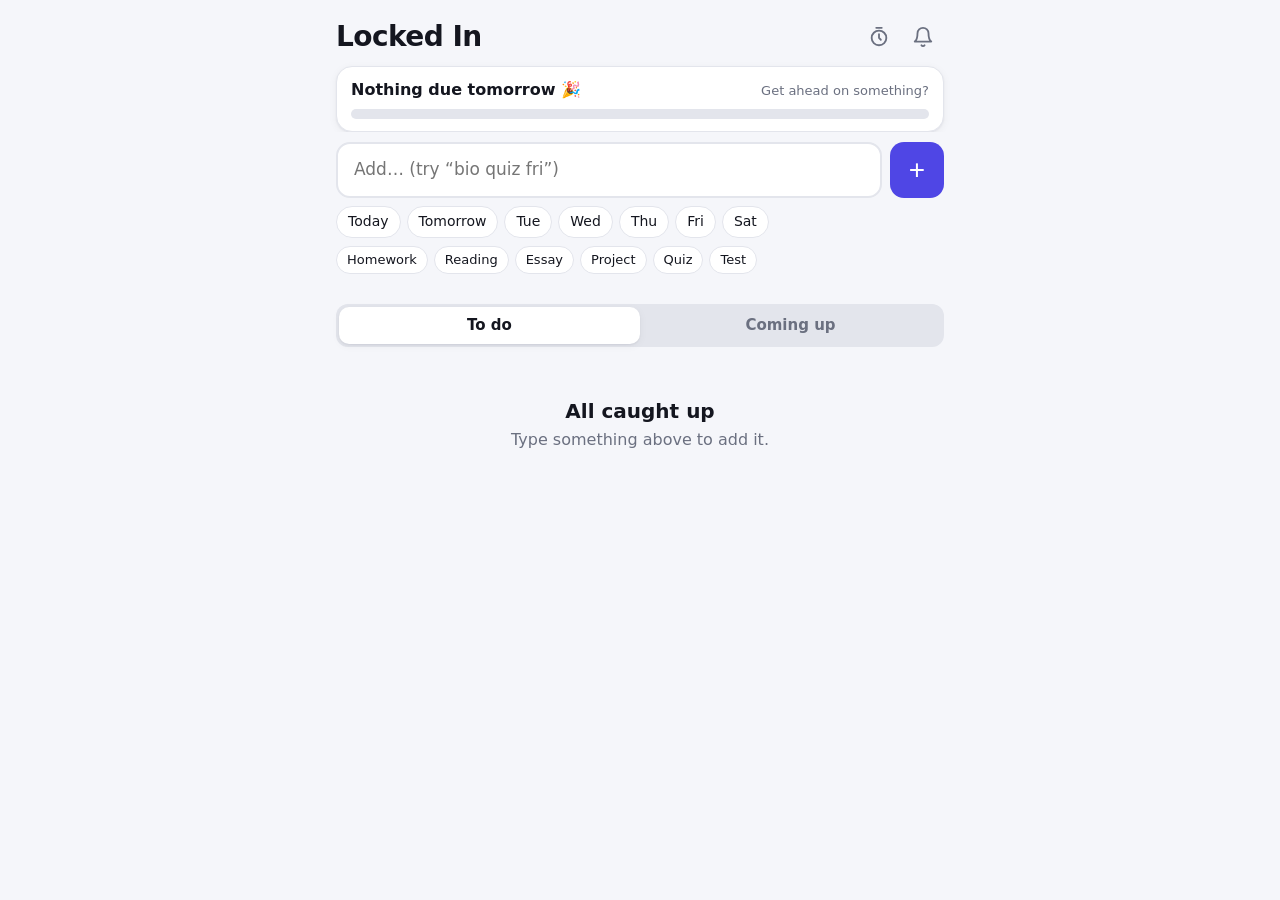
==== www/index.html @ bd21442b "Android back gesture closes windows, returns to To do, then leaves the app Co-Authored-By: Claude Op" ====
<!doctype html>
<html lang="en">
<head>
<meta charset="utf-8">
<meta name="viewport" content="width=device-width, initial-scale=1, viewport-fit=cover">
<title>Locked In</title>
<meta name="description" content="A fast homework list with priorities, reminders, a focus timer and time predictions.">
<meta name="theme-color" content="#4f46e5">
<link rel="manifest" href="manifest.webmanifest">
<link rel="icon" href="icon-192.png" type="image/png">
<link rel="apple-touch-icon" href="icon-192.png">
<style>
:root{
  --bg:#f5f6fa; --card:#ffffff; --text:#14161f; --muted:#6b7080; --line:#e3e5ec;
  --accent:#4f46e5; --accent-soft:#eceafe; --late:#dc2626; --late-soft:#fde8e8;
  --soon:#c2410c; --soon-soft:#ffedd5; --ok:#16a34a; --ok-soft:#dcfce7;
  --test:#be185d; --test-soft:#fce7f3; --quiz:#7c3aed; --quiz-soft:#f1e8ff; --proj:#0369a1; --proj-soft:#e0f2fe;
  --shadow:0 1px 2px rgba(20,22,31,.06),0 2px 8px rgba(20,22,31,.05); --lift:0 10px 30px rgba(20,22,31,.18);
  color-scheme:light;
}
@media (prefers-color-scheme:dark){
  :root{
    --bg:#0f1117; --card:#1a1d27; --text:#eef0f6; --muted:#9097a8; --line:#2a2e3b;
    --accent:#8b85ff; --accent-soft:#25234a; --late:#f87171; --late-soft:#3a1d22;
    --soon:#fb923c; --soon-soft:#3a2617; --ok:#4ade80; --ok-soft:#14301f;
    --test:#f472b6; --test-soft:#3a1a2c; --quiz:#c4b5fd; --quiz-soft:#2c2145; --proj:#7dd3fc; --proj-soft:#132c3b;
    --shadow:none; --lift:0 10px 30px rgba(0,0,0,.5);
    color-scheme:dark;
  }
}
*{box-sizing:border-box;-webkit-tap-highlight-color:transparent}
html,body{margin:0}
body{background:var(--bg);color:var(--text);font:16px/1.4 system-ui,-apple-system,"Segoe UI",Roboto,sans-serif;
  min-height:100dvh;padding:env(safe-area-inset-top) 0 calc(env(safe-area-inset-bottom) + 24px)}
body.timing{padding-bottom:calc(env(safe-area-inset-bottom) + 130px)}
.wrap{max-width:640px;margin:0 auto;padding:0 16px}
header{display:flex;align-items:center;justify-content:space-between;padding:16px 0 8px}
h1{font-size:28px;margin:0;letter-spacing:-.02em}
.hright{display:flex;align-items:center;gap:2px}
.iconbtn{border:0;background:none;color:var(--muted);width:42px;height:42px;border-radius:12px;display:grid;place-items:center;cursor:pointer}
.iconbtn:hover{background:var(--card)}

/* progress */
.progress{background:var(--card);border:1px solid var(--line);border-radius:16px;padding:12px 14px;box-shadow:var(--shadow)}
.ptop{display:flex;justify-content:space-between;align-items:baseline;gap:8px}
.ptop b{font-size:16px;white-space:nowrap}
.ptop span{color:var(--muted);font-size:13px;text-align:right}
.bar{height:10px;border-radius:99px;background:var(--line);margin-top:8px;overflow:hidden}
.bar i{display:block;height:100%;width:0;background:var(--ok);border-radius:99px;transition:width .4s}

/* catch-up */
[hidden]{display:none!important}
.catchup{margin-top:10px;background:var(--late-soft);color:var(--text);border-radius:16px;padding:12px 14px;display:flex;gap:10px;align-items:center}
.catchup .ct{flex:1;min-width:0}
.catchup b{color:var(--late)}
.catchup small{display:block;color:var(--muted);font-size:13px;overflow:hidden;text-overflow:ellipsis;white-space:nowrap}
.catchup button{flex:none;border:0;background:var(--late);color:#fff;font:inherit;font-size:14px;font-weight:600;border-radius:10px;padding:8px 12px;cursor:pointer}

/* add bar */
.add{position:sticky;top:0;z-index:5;background:var(--bg);padding:10px 0 6px}
.add form{display:flex;gap:8px}
.add input{flex:1;min-width:0;font:inherit;font-size:17px;padding:14px 16px;border-radius:14px;border:2px solid var(--line);
  background:var(--card);color:var(--text);outline:none}
.add input:focus{border-color:var(--accent)}
.add form button{flex:none;width:54px;border:0;border-radius:14px;background:var(--accent);color:#fff;font-size:28px;line-height:1;cursor:pointer}
.chips{display:flex;gap:6px;overflow-x:auto;padding:8px 0 0;scrollbar-width:none}
.chips::-webkit-scrollbar{display:none}
.chip{flex:none;border:1.5px solid var(--line);background:var(--card);color:var(--text);border-radius:999px;padding:5px 11px;font:inherit;font-size:14px;cursor:pointer}
.chip[aria-pressed="true"]{background:var(--accent);border-color:var(--accent);color:#fff}
.chips.types .chip{font-size:13px;padding:4px 10px}
.hint{color:var(--muted);font-size:13px;min-height:18px;padding:4px 4px 0}

/* tabs */
.tabs{display:flex;background:var(--line);border-radius:12px;padding:3px;margin:6px 0 10px}
.tabs button{flex:1;border:0;background:none;color:var(--muted);font:inherit;font-size:15px;font-weight:600;padding:8px;border-radius:10px;cursor:pointer}
.tabs button[aria-selected="true"]{background:var(--card);color:var(--text);box-shadow:var(--shadow)}

/* list */
ul{list-style:none;margin:0;padding:0}
#list{display:flex;flex-direction:column;gap:8px}
.item{display:flex;align-items:center;background:var(--card);border-radius:14px;box-shadow:var(--shadow);
  border:1px solid var(--line);min-height:62px;position:relative;transition:opacity .2s, transform .2s}
.item.first{border-left:4px solid var(--accent)}
.item.active{border-color:var(--ok);box-shadow:0 0 0 2px var(--ok)}
.sorting .item{transition:none}
.item.dragging{z-index:10;box-shadow:var(--lift);opacity:.97;transition:none}
.check{flex:none;width:50px;height:56px;border:0;background:none;display:grid;place-items:center;cursor:pointer;padding:0}
.check::before{content:"";width:24px;height:24px;border-radius:50%;border:2.5px solid var(--muted);transition:.15s}
.check:hover::before{border-color:var(--accent)}
.item.completing{opacity:0;transform:translateX(30px)}
.item.completing .check::before,.done .check::before{background:var(--ok);border-color:var(--ok);
  background-image:url("data:image/svg+xml,%3Csvg xmlns='http://www.w3.org/2000/svg' viewBox='0 0 24 24' fill='none' stroke='white' stroke-width='3.5' stroke-linecap='round' stroke-linejoin='round'%3E%3Cpath d='M6 12.5l4 4 8-9'/%3E%3C/svg%3E");background-size:16px;background-position:center;background-repeat:no-repeat}
.body{flex:1;min-width:0;padding:10px 0;cursor:pointer;display:flex;flex-direction:column;gap:4px}
.text{overflow-wrap:anywhere}
.meta{display:flex;flex-wrap:wrap;gap:4px;align-items:center}
.badge{font-size:12px;font-weight:600;padding:2px 8px;border-radius:999px;background:var(--accent-soft);color:var(--accent);white-space:nowrap}
.badge.late{background:var(--late-soft);color:var(--late)}
.badge.soon{background:var(--soon-soft);color:var(--soon)}
.badge.t-test{background:var(--test-soft);color:var(--test)}
.badge.t-quiz{background:var(--quiz-soft);color:var(--quiz)}
.badge.t-project{background:var(--proj-soft);color:var(--proj)}
.badge.t-essay,.badge.t-reading,.badge.t-homework{background:var(--line);color:var(--muted)}
.est{font-size:12px;color:var(--muted);white-space:nowrap}
.play{flex:none;width:44px;height:56px;border:0;background:none;color:var(--accent);display:grid;place-items:center;cursor:pointer;padding:0}
.play span{width:32px;height:32px;border-radius:50%;background:var(--accent-soft);display:grid;place-items:center}
.active .play span{background:var(--ok);color:#fff}
.handle{flex:none;width:44px;align-self:stretch;display:grid;place-items:center;color:var(--muted);cursor:grab;touch-action:none;user-select:none}
.dragging .handle{cursor:grabbing;color:var(--accent)}
.empty{text-align:center;color:var(--muted);padding:40px 0}
.empty b{display:block;font-size:20px;color:var(--text);margin-bottom:4px}

/* coming up */
.daygroup{margin-bottom:14px}
.daygroup h3{font-size:13px;text-transform:uppercase;letter-spacing:.06em;color:var(--muted);margin:0 2px 6px}
.weekline{color:var(--muted);font-size:14px;margin:0 2px 12px}
.weekline b{color:var(--text)}
.up{display:flex;align-items:center;gap:10px;background:var(--card);border:1px solid var(--line);border-radius:12px;padding:10px 12px;margin-bottom:6px;cursor:pointer}
.up .text{flex:1}
.up.big{border-width:2px}
.up.big.t-test{border-color:var(--test)}
.up.big.t-quiz{border-color:var(--quiz)}
.up.big.t-project{border-color:var(--proj)}

/* done */
details{margin-top:24px}
summary{color:var(--muted);font-weight:600;cursor:pointer;padding:8px 2px;list-style:none;display:flex;justify-content:space-between;align-items:center}
summary::-webkit-details-marker{display:none}
summary .arrow{display:inline-block;transition:transform .2s;margin-right:6px}
details[open] summary .arrow{transform:rotate(90deg)}
.linkbtn{background:none;border:0;color:var(--accent);font:inherit;font-size:14px;cursor:pointer;padding:6px}
#doneList{display:flex;flex-direction:column;gap:6px}
.done{opacity:.6;min-height:48px}
.done .text{text-decoration:line-through}
.done .check{height:46px}

/* timer bar */
.timer{position:fixed;left:0;right:0;bottom:0;z-index:15;background:var(--card);border-top:1px solid var(--line);box-shadow:var(--lift);
  padding:12px 16px calc(12px + env(safe-area-inset-bottom))}
.timer .in{max-width:640px;margin:0 auto;display:flex;align-items:center;gap:12px}
.ring{flex:none;width:58px;height:58px;position:relative}
.ring svg{transform:rotate(-90deg)}
.ring .tt{position:absolute;inset:0;display:grid;place-items:center;font-size:13px;font-weight:700;font-variant-numeric:tabular-nums}
.tinfo{flex:1;min-width:0}
.tinfo .ph{font-size:12px;font-weight:700;text-transform:uppercase;letter-spacing:.06em;color:var(--ok)}
.tinfo .ph.brk{color:var(--soon)}
.tinfo .nm{white-space:nowrap;overflow:hidden;text-overflow:ellipsis;font-weight:600}
.tinfo .sub{font-size:12px;color:var(--muted)}
.tbtns{display:flex;gap:6px}
.tbtn{width:44px;height:44px;border-radius:12px;border:1.5px solid var(--line);background:var(--bg);color:var(--text);display:grid;place-items:center;cursor:pointer;font-size:18px}
.tbtn.go{background:var(--accent);border-color:var(--accent);color:#fff;width:auto;padding:0 14px;font:inherit;font-weight:600;font-size:15px}
.tbtn.ok{background:var(--ok);border-color:var(--ok);color:#fff}

/* dialogs */
dialog{border:0;border-radius:20px 20px 0 0;padding:20px 16px calc(20px + env(safe-area-inset-bottom));width:100%;max-width:640px;
  margin:auto auto 0;background:var(--card);color:var(--text);max-height:90dvh;overflow:auto}
dialog::backdrop{background:rgba(0,0,0,.4)}
dialog h2{margin:0 0 4px;font-size:20px}
dialog h4{margin:18px 0 0;font-size:13px;text-transform:uppercase;letter-spacing:.06em;color:var(--muted)}
dialog label.l{display:block;font-size:13px;color:var(--muted);margin:12px 0 6px}
dialog input:not([type=checkbox]){width:100%;font:inherit;font-size:17px;padding:12px 14px;border-radius:12px;border:2px solid var(--line);background:var(--bg);color:var(--text)}
dialog input:focus{outline:none;border-color:var(--accent)}
.daterow{display:flex;gap:8px}
.daterow input{flex:1}
.row{display:grid;grid-template-columns:1fr 1fr;gap:8px;margin-top:16px}
.btn{font:inherit;font-size:15px;padding:12px;border-radius:12px;border:1.5px solid var(--line);background:var(--bg);color:var(--text);cursor:pointer}
.btn.primary{background:var(--accent);border-color:var(--accent);color:#fff;font-weight:600}
.btn.danger{color:var(--late)}
.btn.full{grid-column:1/-1}
.spent{font-size:13px;color:var(--muted);margin-top:10px}
.set{display:flex;align-items:center;gap:12px;padding:12px 0;border-bottom:1px solid var(--line)}
.set .lbl{flex:1}
.set .lbl small{display:block;color:var(--muted);font-size:13px}
.set input[type=time],.set input[type=number]{width:auto !important;max-width:160px;padding:8px 10px !important;font-size:16px !important}
.set input[type=checkbox]{width:22px;height:22px;accent-color:var(--accent);flex:none}
.lead{padding:12px 0;border-bottom:1px solid var(--line)}
.lead .lbl small{display:block;color:var(--muted);font-size:13px}
.wrapchips{flex-wrap:wrap;overflow:visible}
.days{display:flex;gap:4px;padding:10px 0;border-bottom:1px solid var(--line)}
.days .chip{flex:1;padding:6px 0;text-align:center}
.status{font-size:13px;color:var(--muted);margin-top:12px}
.status.warn{color:var(--late)}
.avg{display:grid;grid-template-columns:1fr auto;gap:6px 12px;font-size:14px;margin-top:8px}
.avg span:nth-child(even){color:var(--muted);text-align:right}

/* toast */
.toast{position:fixed;left:50%;bottom:calc(20px + env(safe-area-inset-bottom));transform:translate(-50%,160px);background:#14161f;color:#fff;
  border-radius:12px;padding:10px 8px 10px 16px;display:flex;align-items:center;gap:12px;box-shadow:var(--lift);transition:transform .25s;z-index:30;max-width:calc(100% - 32px)}
body.timing .toast{bottom:calc(110px + env(safe-area-inset-bottom))}
.toast.show{transform:translate(-50%,0)}
.toast button{background:none;border:0;color:#a5b4fc;font:inherit;font-weight:700;padding:6px 10px;cursor:pointer}
</style>
</head>
<body>
<div class="wrap">
  <header>
    <h1>Locked In</h1>
    <div class="hright">
      <button class="iconbtn" id="focusBtn" aria-label="Start a focus timer">
        <svg width="22" height="22" viewBox="0 0 24 24" fill="none" stroke="currentColor" stroke-width="2" stroke-linecap="round" stroke-linejoin="round"><circle cx="12" cy="13" r="8"/><path d="M12 9v4l2 2M9 2h6"/></svg>
      </button>
      <button class="iconbtn" id="openSettings" aria-label="Settings">
        <svg width="22" height="22" viewBox="0 0 24 24" fill="none" stroke="currentColor" stroke-width="2" stroke-linecap="round" stroke-linejoin="round"><path d="M6 8a6 6 0 0 1 12 0c0 7 3 9 3 9H3s3-2 3-9"/><path d="M10.3 21a1.94 1.94 0 0 0 3.4 0"/></svg>
      </button>
    </div>
  </header>

  <section class="progress" id="progress" aria-label="Today's progress">
    <div class="ptop"><b id="pTitle"></b><span id="pSub"></span></div>
    <div class="bar"><i id="pBar"></i></div>
  </section>

  <section class="catchup" id="catchup" hidden>
    <div class="ct"><b id="cuTitle"></b><small id="cuList"></small></div>
    <button id="cuBtn" type="button">Put first</button>
  </section>

  <div class="add">
    <form id="addForm" autocomplete="off">
      <input id="addInput" placeholder="Add… (try “bio quiz fri”)" enterkeyhint="go" aria-label="New assignment">
      <button type="submit" aria-label="Add">+</button>
    </form>
    <div class="chips" id="chips" aria-label="Due date"></div>
    <div class="chips types" id="typeChips" aria-label="Type"></div>
    <div class="hint" id="hint"></div>
  </div>

  <div class="tabs" role="tablist">
    <button role="tab" id="tabTodo" aria-selected="true">To do</button>
    <button role="tab" id="tabUp" aria-selected="false">Coming up</button>
  </div>

  <div id="todoView">
    <ul id="list"></ul>
    <div class="empty" id="empty" hidden><b>All caught up</b>Type something above to add it.</div>
    <details id="doneWrap" hidden>
      <summary><span><span class="arrow">›</span><span id="doneLabel">Done</span></span>
        <button class="linkbtn" id="clearDone" type="button">Clear</button></summary>
      <ul id="doneList"></ul>
    </details>
  </div>
  <div id="upView" hidden></div>
</div>

<!-- focus timer bar -->
<div class="timer" id="timer" hidden>
  <div class="in">
    <div class="ring">
      <svg width="58" height="58" viewBox="0 0 58 58"><circle cx="29" cy="29" r="25" fill="none" stroke="var(--line)" stroke-width="5"/>
        <circle id="ringArc" cx="29" cy="29" r="25" fill="none" stroke="var(--ok)" stroke-width="5" stroke-linecap="round" stroke-dasharray="157.08" stroke-dashoffset="0"/></svg>
      <div class="tt" id="tTime"></div>
    </div>
    <div class="tinfo"><div class="ph" id="tPhase"></div><div class="nm" id="tName"></div><div class="sub" id="tSub"></div></div>
    <div class="tbtns" id="tBtns"></div>
  </div>
</div>

<dialog id="edit">
  <form method="dialog" id="editForm">
    <label class="l" for="editText">Assignment</label>
    <input id="editText" required>
    <label class="l">Type</label>
    <div class="chips types" id="editTypes"></div>
    <label class="l" for="editDue">Due</label>
    <div class="daterow">
      <input id="editDue" type="date">
      <button class="btn" type="button" id="clearDue">None</button>
    </div>
    <div class="spent" id="editSpent"></div>
    <div class="row">
      <button class="btn" type="button" id="toTop">↑ Move to top</button>
      <button class="btn" type="button" id="toBottom">↓ Move to bottom</button>
      <button class="btn danger" type="button" id="del">Delete</button>
      <button class="btn primary" value="save">Save</button>
    </div>
  </form>
</dialog>

<dialog id="settings">
  <form method="dialog">
    <h2>Settings</h2>
    <h4>Homework time</h4>
    <div class="set"><input type="checkbox" id="sSession"><div class="lbl">Daily “start homework” reminder<small>Even when nothing is due. Also tells you what’s late.</small></div><input type="time" id="sSessionTime"></div>
    <div class="days" id="sDays"></div>
    <h4>Heads-up before it’s due</h4>
    <div class="lead"><div class="lbl">Homework, reading, essays</div><div class="chips wrapchips" id="sLeadSmall"></div></div>
    <div class="lead"><div class="lbl">Tests, quizzes, projects</div><div class="chips wrapchips" id="sLeadBig"></div></div>
    <div class="set"><div class="lbl">Heads-up time<small>Tap none to turn them off</small></div><input type="time" id="sEveningTime"></div>
    <div class="set"><input type="checkbox" id="sMorning"><div class="lbl">Morning it’s due<small>“Due today: …”</small></div><input type="time" id="sMorningTime"></div>
    <h4>Late work</h4>
    <div class="lead"><div class="lbl">Remind me about late work<small>Until it’s checked off</small></div><div class="chips wrapchips" id="sLateEvery"></div></div>
    <h4>Focus timer</h4>
    <div class="set"><input type="checkbox" id="sPomo"><div class="lbl">Pomodoro breaks<small>Off = plain stopwatch</small></div></div>
    <div class="set"><div class="lbl">Focus minutes</div><input type="number" id="sFocusMin" min="5" max="90" inputmode="numeric"></div>
    <div class="set"><div class="lbl">Break minutes<small>Every 4th break is 15 min</small></div><input type="number" id="sBreakMin" min="1" max="30" inputmode="numeric"></div>
    <h4>How long things take you</h4>
    <div class="avg" id="avgList"></div>
    <div class="status" id="notifStatus"></div>
    <div class="status" id="verStatus"></div>
    <div class="row">
      <button class="btn" type="button" id="testNotif">Send a test</button>
      <button class="btn primary" value="done">Done</button>
      <button class="btn full" type="button" id="fixNotif" hidden>Turn on notifications</button>
      <button class="btn full" type="button" id="checkUpdate" hidden>Check for app updates</button>
    </div>
    <details class="status" id="updLog" hidden><summary>Update log</summary><pre id="updLogText" style="white-space:pre-wrap;font-size:11px;user-select:text"></pre></details>
  </form>
</dialog>

<div class="toast" id="toast" role="status"><span id="toastMsg"></span><button id="toastBtn">Undo</button></div>

<script>
const $=id=>document.getElementById(id);
const KEY='homework.v1', MKEY='homework.meta', SKEY='homework.settings', TKEY='homework.timer';
const read=(k,d)=>{try{const v=JSON.parse(localStorage.getItem(k));return v==null?d:v}catch{return d}};
const write=(k,v)=>{try{localStorage.setItem(k,JSON.stringify(v))}catch{}};
if(navigator.storage&&navigator.storage.persist) navigator.storage.persist().catch(()=>{});

/* ---------- types ---------- */
const TYPES=[
  {id:'homework',label:'Homework',def:30},
  {id:'reading', label:'Reading', def:30},
  {id:'essay',   label:'Essay',   def:60},
  {id:'project', label:'Project', def:90},
  {id:'quiz',    label:'Quiz',    def:30},
  {id:'test',    label:'Test',    def:60},
];
const typeOf=id=>TYPES.find(t=>t.id===id)||TYPES[0];
function detectType(text){
  const t=text.toLowerCase();
  if(/\b(test|exam|midterm|final)s?\b/.test(t)) return 'test';
  if(/\bquiz/.test(t)) return 'quiz';
  if(/\b(project|presentation|poster|slides?)\b/.test(t)) return 'project';
  if(/\b(essay|paper|dbq|write-?up|report|draft)\b/.test(t)) return 'essay';
  if(/\b(read|reading|chapter|ch\.?\s*\d)/.test(t)) return 'reading';
  return 'homework';
}

/* ---------- state ---------- */
let items=read(KEY,[]);
let meta=read(MKEY,{samples:{},work:{}});   // samples: minutes per type; work: ms worked per day
for(const it of items) if(!it.type) it.type=detectType(it.text);
const DEFAULTS={session:true,sessionTime:'16:00',days:[0,1,2,3,4],lateEvery:1,
  leadSmall:[2,1],leadBig:[7,3,2,1],eveningTime:'19:00',morning:true,morningTime:'07:00',
  pomo:true,focusMin:25,breakMin:5};
let S={...DEFAULTS,...read(SKEY,{})};
if('late' in S){if(S.late===false)S.lateEvery=0;delete S.late}   // settings from the first version
if('twoDay' in S||'evening' in S){const l=[];if(S.twoDay!==false)l.push(2);if(S.evening!==false)l.push(1);S.leadSmall=l;delete S.twoDay;delete S.evening}
let T=read(TKEY,null);                         // focus timer state
function save(){write(KEY,items);write(MKEY,meta);scheduleSoon()}
const saveSettings=()=>{write(SKEY,S);scheduleSoon()};
const saveTimer=()=>write(TKEY,T);

/* ---------- dates ---------- */
const pad=n=>String(n).padStart(2,'0');
const iso=d=>`${d.getFullYear()}-${pad(d.getMonth()+1)}-${pad(d.getDate())}`;
const today0=()=>{const d=new Date();d.setHours(0,0,0,0);return d};
const addDays=(d,n)=>{const x=new Date(d);x.setDate(x.getDate()+n);return x};
const fromISO=s=>{const[y,m,d]=s.split('-').map(Number);return new Date(y,m-1,d)};
const diffDays=(s,from=today0())=>Math.round((fromISO(s)-from)/864e5);
const WD=['Sun','Mon','Tue','Wed','Thu','Fri','Sat'];
const shortDate=s=>{const d=fromISO(s);return `${WD[d.getDay()]} ${d.getMonth()+1}/${d.getDate()}`};
function dueLabel(s){
  const n=diffDays(s);
  if(n<0) return {t:n===-1?'Late · yesterday':`Late · ${shortDate(s)}`,c:'late'};
  if(n===0) return {t:'Today',c:'soon'};
  if(n===1) return {t:'Tomorrow',c:'soon'};
  if(n<7) return {t:WD[fromISO(s).getDay()],c:''};
  return {t:fromISO(s).toLocaleDateString(undefined,{month:'short',day:'numeric'}),c:''};
}
const DUE_RE=/\s+(?:due\s+|by\s+|on\s+)?(today|tonight|tomorrow|tmrw|tmr|sun(?:day)?|mon(?:day)?|tue(?:s|sday)?|wed(?:s|nesday)?|thu(?:r|rs|rsday)?|fri(?:day)?|sat(?:urday)?)\.?$/i;
function parseDue(text){
  const m=text.match(DUE_RE); if(!m) return {text,due:null};
  const rest=text.slice(0,m.index).trim(); if(!rest) return {text,due:null};
  const w=m[1].toLowerCase(); let d;
  if(w==='today'||w==='tonight') d=today0();
  else if(w.startsWith('tom')||w.startsWith('tm')) d=addDays(today0(),1);
  else {const i=WD.map(x=>x.toLowerCase()).indexOf(w.slice(0,3));let k=(i-today0().getDay()+7)%7;if(k===0)k=7;d=addDays(today0(),k)}
  return {text:rest,due:iso(d)};
}
const fmtMin=m=>{m=Math.max(1,Math.round(m));return m<60?`${m}m`:`${Math.floor(m/60)}h${m%60?` ${m%60}m`:''}`};
const fmtClock=ms=>{const s=Math.max(0,Math.round(ms/1000));const h=Math.floor(s/3600),m=Math.floor(s%3600/60),x=s%60;return h?`${h}:${pad(m)}:${pad(x)}`:`${m}:${pad(x)}`};

/* ---------- predictions ---------- */
// Average of the last 10 finished assignments of this type; falls back to a sensible default.
function avgMin(type){
  const s=(meta.samples[type]||[]).slice(-10);
  return s.length?s.reduce((a,b)=>a+b,0)/s.length:typeOf(type).def;
}
const learned=type=>(meta.samples[type]||[]).length>0;
function spentMs(it){
  let ms=it.spentMs||0;
  if(T&&T.itemId===it.id&&T.phase==='focus'&&!T.paused&&T.segStart) ms+=Date.now()-T.segStart;
  return ms;
}
function remainingMin(it){
  const left=avgMin(it.type)-spentMs(it)/6e4;
  return Math.max(left,5);
}

/* ---------- add bar ---------- */
let chipDue=null, chipType=null;
function buildChips(){
  const c=$('chips');c.innerHTML='';const t=today0();
  const opts=[['Today',iso(t)],['Tomorrow',iso(addDays(t,1))]];
  for(let i=2;i<7;i++){const d=addDays(t,i);opts.push([WD[d.getDay()],iso(d)])}
  for(const [label,val] of opts) c.appendChild(chip(label,chipDue===val,()=>{chipDue=chipDue===val?null:val;buildChips();updateHint()}));
  const tc=$('typeChips');tc.innerHTML='';
  const shown=currentType();
  for(const ty of TYPES) tc.appendChild(chip(ty.label,shown===ty.id,()=>{chipType=chipType===ty.id?null:ty.id;buildChips();updateHint()}));
}
function chip(label,on,fn){
  const b=document.createElement('button');b.type='button';b.className='chip';b.textContent=label;b.setAttribute('aria-pressed',on);
  b.addEventListener('pointerdown',e=>e.preventDefault()); // keep the keyboard open
  b.addEventListener('click',fn);return b;
}
function currentType(){const v=$('addInput').value.trim();return chipType||(v?detectType(v):null)}
function updateHint(){
  const v=$('addInput').value.trim();
  const due=chipDue||(v?parseDue(v).due:null);
  const ty=currentType();
  // keep type chip highlight in sync with auto-detection
  for(const b of $('typeChips').children) b.setAttribute('aria-pressed',typeOf(ty).label===b.textContent&&!!ty);
  const parts=[];
  if(v&&ty) parts.push(typeOf(ty).label);
  if(due) parts.push('due '+dueLabel(due).t.replace('Late · ',''));
  if(v&&ty) parts.push('~'+fmtMin(avgMin(ty)));
  $('hint').textContent=parts.join(' · ');
}
$('addInput').addEventListener('input',updateHint);
$('addForm').addEventListener('submit',e=>{
  e.preventDefault();
  const raw=$('addInput').value.trim(); if(!raw) return;
  let {text,due}=parseDue(raw);
  if(chipDue){text=raw;due=chipDue}
  const type=chipType||detectType(raw);
  items.unshift({id:crypto.randomUUID?crypto.randomUUID():String(Date.now()+Math.random()),text,type,due,done:false,createdAt:Date.now()});
  $('addInput').value='';chipDue=null;chipType=null;buildChips();updateHint();
  save();render();
  $('addInput').focus();
});

/* ---------- render ---------- */
const PLAY='<svg width="14" height="14" viewBox="0 0 24 24" fill="currentColor"><path d="M7 4.5v15l13-7.5z"/></svg>';
const WORKING='<svg width="14" height="14" viewBox="0 0 24 24" fill="currentColor"><rect x="6" y="5" width="4" height="14" rx="1"/><rect x="14" y="5" width="4" height="14" rx="1"/></svg>';
const GRIP='<svg width="20" height="20" viewBox="0 0 20 20" fill="currentColor"><circle cx="7" cy="5" r="1.6"/><circle cx="13" cy="5" r="1.6"/><circle cx="7" cy="10" r="1.6"/><circle cx="13" cy="10" r="1.6"/><circle cx="7" cy="15" r="1.6"/><circle cx="13" cy="15" r="1.6"/></svg>';
function badges(it,{due=true,est=true}={}){
  const m=document.createElement('div');m.className='meta';
  if(it.type!=='homework'){const b=document.createElement('span');b.className='badge t-'+it.type;b.textContent=typeOf(it.type).label;m.appendChild(b)}
  if(due&&it.due&&!it.done){const d=dueLabel(it.due);const b=document.createElement('span');b.className='badge '+d.c;b.textContent=d.t;m.appendChild(b)}
  if(est&&!it.done){const e=document.createElement('span');e.className='est';
    e.textContent=(spentMs(it)>6e4?`~${fmtMin(remainingMin(it))} left`:`~${fmtMin(avgMin(it.type))}`);m.appendChild(e)}
  if(it.done&&it.spentMs>6e4){const e=document.createElement('span');e.className='est';e.textContent=`took ${fmtMin(it.spentMs/6e4)}`;m.appendChild(e)}
  return m;
}
function li(it,i){
  const el=document.createElement('li');
  const active=T&&T.itemId===it.id;
  el.className='item'+(it.done?' done':'')+(!it.done&&i===0?' first':'')+(active?' active':'');el.dataset.id=it.id;
  el.innerHTML=`<button class="check" aria-label="${it.done?'Mark not done':'Mark done'}"></button><div class="body"><div class="text"></div></div>`+
    (it.done?'':`<button class="play" aria-label="${active?'Working on this':'Start working on this'}"><span>${active?WORKING:PLAY}</span></button><div class="handle" aria-label="Drag to reorder">${GRIP}</div>`);
  el.querySelector('.text').textContent=it.text;
  el.querySelector('.body').appendChild(badges(it));
  return el;
}
function render(){
  const todo=items.filter(i=>!i.done), done=items.filter(i=>i.done).sort((a,b)=>(b.doneAt||0)-(a.doneAt||0));
  if(!drag){
    $('list').replaceChildren(...todo.map(li));
    $('doneList').replaceChildren(...done.map(li));
  }
  $('empty').hidden=todo.length>0;
  $('doneWrap').hidden=!done.length;
  $('doneLabel').textContent=`Done (${done.length})`;
  renderProgress();renderCatchup();
  if(!$('upView').hidden) renderUpcoming();
}

/* progress: tonight's work = anything late or due today/tomorrow, plus whatever you finished today */
function workedTodayMs(){
  let ms=meta.work[iso(today0())]||0;
  if(T&&T.phase==='focus'&&!T.paused&&T.segStart) ms+=Date.now()-Math.max(T.segStart,today0().getTime());
  return ms;
}
function renderProgress(){
  const tISO=iso(today0()),tomISO=iso(addDays(today0(),1));
  const need=items.filter(i=>!i.done&&i.due&&i.due<=tomISO);
  const did=items.filter(i=>i.done&&i.doneAt&&iso(new Date(i.doneAt))===tISO);
  const total=need.length+did.length;
  const worked=workedTodayMs();
  const w=worked>=6e4?`${fmtMin(worked/6e4)} worked today`:'';
  if(!total){
    $('pTitle').textContent='Nothing due tomorrow 🎉';$('pSub').textContent=w||'Get ahead on something?';$('pBar').style.width='0%';return;
  }
  const left=need.reduce((a,i)=>a+remainingMin(i),0);
  $('pTitle').textContent=need.length?`Today: ${did.length} of ${total} done`:`All ${total} done today 🎉`;
  $('pSub').textContent=[need.length?`~${fmtMin(left)} left`:'',w].filter(Boolean).join(' · ');
  $('pBar').style.width=`${Math.round(did.length/total*100)}%`;
}
const isEvent=it=>it.type==='quiz'||it.type==='test';
const isBig=it=>isEvent(it)||it.type==='project';
function lateItems(){const t=iso(today0());return items.filter(i=>!i.done&&i.due&&i.due<t&&!isEvent(i))}
// Quizzes and tests aren't "late" once their day passes: file them under Done automatically.
function archivePastEvents(){
  const t=iso(today0());let changed=false;
  for(const it of items) if(!it.done&&isEvent(it)&&it.due&&it.due<t){
    it.done=true;const d=fromISO(it.due);d.setHours(23,59,0,0);it.doneAt=d.getTime();changed=true;
    if(T&&T.itemId===it.id) stopTimer(true,true);
  }
  if(changed) save();
}
function renderCatchup(){
  const late=lateItems();
  $('catchup').hidden=!late.length;
  if(!late.length) return;
  const mins=late.reduce((a,i)=>a+remainingMin(i),0);
  $('cuTitle').textContent=`${late.length} late · ~${fmtMin(mins)} to catch up`;
  $('cuList').textContent=late.map(i=>i.text).join(', ');
  const todo=items.filter(i=>!i.done);
  const alreadyFirst=todo.slice(0,late.length).every(i=>late.includes(i));
  $('cuBtn').hidden=alreadyFirst;
}
$('cuBtn').addEventListener('click',()=>{
  const late=lateItems().sort((a,b)=>a.due.localeCompare(b.due));
  items=[...late,...items.filter(i=>!late.includes(i))];save();render();
  toast('Late work moved to the top');
});

/* coming up */
function renderUpcoming(){
  const v=$('upView');v.innerHTML='';
  const t0=today0(),tISO=iso(t0),endWeek=iso(addDays(t0,7));
  const dated=items.filter(i=>!i.done&&i.due).sort((a,b)=>a.due.localeCompare(b.due)||TYPES.findIndex(t=>t.id===b.type)-TYPES.findIndex(t=>t.id===a.type));
  const week=dated.filter(i=>i.due>=tISO&&i.due<endWeek);
  const cnt=k=>week.filter(i=>i.type===k).length;
  const parts=[['test','test'],['quiz','quiz','quizzes'],['project','project']].map(([k,s,p])=>{const n=cnt(k);return n?`<b>${n}</b> ${n===1?s:(p||s+'s')}`:''}).filter(Boolean);
  const wl=document.createElement('p');wl.className='weekline';
  wl.innerHTML=parts.length?`Next 7 days: ${parts.join(', ')}`:'No tests, quizzes or projects in the next 7 days.';
  v.appendChild(wl);
  if(!dated.length){v.insertAdjacentHTML('beforeend','<div class="empty"><b>Nothing scheduled</b>Add due dates to see them here.</div>');return}
  const groups=new Map();
  for(const it of dated){
    const n=diffDays(it.due);
    const key=n<0?'Late':n===0?'Today':n===1?'Tomorrow':n<14?fromISO(it.due).toLocaleDateString(undefined,{weekday:'long',month:'short',day:'numeric'}):'Later';
    if(!groups.has(key)) groups.set(key,[]);groups.get(key).push(it);
  }
  for(const [k,list] of groups){
    const g=document.createElement('div');g.className='daygroup';g.innerHTML=`<h3></h3>`;g.querySelector('h3').textContent=k;
    for(const it of list){
      const r=document.createElement('div');r.className='up t-'+it.type+(['test','quiz','project'].includes(it.type)?' big':'');
      const tx=document.createElement('div');tx.className='text';tx.textContent=it.text;r.appendChild(tx);
      r.appendChild(badges(it,{due:k==='Later'||k==='Late'}));
      r.addEventListener('click',()=>openEdit(it));g.appendChild(r);
    }
    v.appendChild(g);
  }
}
function setTab(up){
  $('tabTodo').setAttribute('aria-selected',!up);$('tabUp').setAttribute('aria-selected',up);
  $('todoView').hidden=up;$('upView').hidden=!up;if(up) renderUpcoming();
}
$('tabTodo').onclick=()=>setTab(false);$('tabUp').onclick=()=>setTab(true);

/* ---------- toast / undo ---------- */
let toastTimer,undoFn;
function toast(msg,undo){
  // An open sheet sits on the browser's top layer, so move the message inside it to stay visible.
  const host=document.querySelector('dialog[open]')||document.body;
  if($('toast').parentNode!==host) host.appendChild($('toast'));
  $('toastMsg').textContent=msg;undoFn=undo;$('toastBtn').hidden=!undo;
  $('toast').classList.add('show');clearTimeout(toastTimer);
  toastTimer=setTimeout(()=>$('toast').classList.remove('show'),4500);
}
$('toastBtn').addEventListener('click',()=>{if(undoFn){undoFn();undoFn=null}$('toast').classList.remove('show')});
const snapshot=()=>JSON.parse(JSON.stringify({items,meta}));
const restore=s=>{items=s.items;meta=s.meta;save();render()};

/* ---------- item actions ---------- */
const byId=id=>items.find(i=>i.id===id);
function complete(it,el){
  if(T&&T.itemId===it.id) stopTimer(true);
  const s=snapshot();
  const finish=()=>{
    it.done=true;it.doneAt=Date.now();
    const mins=(it.spentMs||0)/6e4;
    if(mins>=2){(meta.samples[it.type]||(meta.samples[it.type]=[])).push(Math.round(mins));meta.samples[it.type]=meta.samples[it.type].slice(-20)}
    save();render();
    toast(mins>=2?`Done in ${fmtMin(mins)} 💪`:'Nice — marked done',()=>restore(s));
  };
  if(el){el.classList.add('completing');setTimeout(finish,220)} else finish();
}
function onListClick(e){
  const el=e.target.closest('.item'); if(!el) return;
  const it=byId(el.dataset.id);
  if(e.target.closest('.check')){
    if(it.done){it.done=false;delete it.doneAt;items=[it,...items.filter(i=>i!==it)];save();render();return}
    complete(it,el);
  } else if(e.target.closest('.play')){
    if(T&&T.itemId===it.id) return;
    startTimer(it.id);
  } else if(e.target.closest('.body')) openEdit(it);
}
$('list').addEventListener('click',onListClick);
$('doneList').addEventListener('click',onListClick);
$('clearDone').addEventListener('click',e=>{
  e.preventDefault();const s=snapshot();const n=items.filter(i=>i.done).length;
  items=items.filter(i=>!i.done);save();render();toast(`Cleared ${n} done`,()=>restore(s));
});

/* ---------- edit sheet ---------- */
let editing=null,editType=null;
function buildEditTypes(){
  const c=$('editTypes');c.innerHTML='';
  for(const ty of TYPES){const b=document.createElement('button');b.type='button';b.className='chip';b.textContent=ty.label;
    b.setAttribute('aria-pressed',editType===ty.id);b.onclick=()=>{editType=ty.id;buildEditTypes()};c.appendChild(b)}
}
function openEdit(it){
  editing=it;editType=it.type;$('editText').value=it.text;$('editDue').value=it.due||'';buildEditTypes();
  const ms=spentMs(it);
  $('editSpent').textContent=ms>=6e4?`You’ve worked ${fmtMin(ms/6e4)} on this so far.`:'';
  $('toTop').hidden=$('toBottom').hidden=it.done;
  $('edit').showModal();
}
function applyEdit(){
  editing.text=$('editText').value.trim()||editing.text;editing.due=$('editDue').value||null;editing.type=editType||editing.type;
}
$('clearDue').addEventListener('click',()=>$('editDue').value='');
$('editForm').addEventListener('submit',()=>{applyEdit();save();render()});
function move(top){
  applyEdit();
  const rest=items.filter(i=>i!==editing);
  if(top) items=[editing,...rest]; else {const todo=rest.filter(i=>!i.done);items=[...todo,editing,...rest.filter(i=>i.done)]}
  save();render();$('edit').close();
}
$('toTop').addEventListener('click',()=>move(true));
$('toBottom').addEventListener('click',()=>move(false));
$('del').addEventListener('click',()=>{
  if(T&&T.itemId===editing.id) stopTimer(false);
  const s=snapshot();items=items.filter(i=>i!==editing);save();render();$('edit').close();toast('Deleted',()=>restore(s));
});
for(const d of ['edit','settings']) $(d).addEventListener('click',e=>{if(e.target===$(d))$(d).close()});

/* ---------- drag to reorder (touch + mouse) ---------- */
const list=$('list');let drag=null;
list.addEventListener('pointerdown',e=>{
  const h=e.target.closest('.handle'); if(!h) return;
  e.preventDefault();
  const el=h.closest('.item'),r=el.getBoundingClientRect();
  drag={el,grab:e.clientY-r.top,y:e.clientY,pid:e.pointerId};
  try{h.setPointerCapture(e.pointerId)}catch{}
  el.classList.add('dragging');list.classList.add('sorting');
  if(navigator.vibrate) navigator.vibrate(8);
  requestAnimationFrame(autoScroll);
});
function place(){
  const y=drag.y;let before=null;
  for(const it of list.querySelectorAll('.item:not(.dragging)')){
    const r=it.getBoundingClientRect(); if(y<r.top+r.height/2){before=it;break}
  }
  if(before!==drag.el.nextElementSibling&&before!==drag.el) list.insertBefore(drag.el,before);
  drag.el.style.transform='none';
  const r=drag.el.getBoundingClientRect();
  drag.el.style.transform=`translateY(${y-drag.grab-r.top}px)`;
}
function autoScroll(){
  if(!drag) return;
  const vh=innerHeight,top=90,bottom=T?200:90;let dy=0;
  if(drag.y<top) dy=-(top-drag.y)/5; else if(drag.y>vh-bottom) dy=(drag.y-(vh-bottom))/5;
  if(dy){scrollBy(0,dy);place()}
  requestAnimationFrame(autoScroll);
}
window.addEventListener('pointermove',e=>{if(!drag||e.pointerId!==drag.pid) return;drag.y=e.clientY;place()});
function endDrag(e){
  if(!drag||(e&&e.pointerId!==drag.pid)) return;
  const order=[...list.children].map(el=>byId(el.dataset.id));
  items=[...order,...items.filter(i=>i.done)];
  drag.el.style.transform='';drag.el.classList.remove('dragging');list.classList.remove('sorting');drag=null;
  save();render();
}
window.addEventListener('pointerup',endDrag);
window.addEventListener('pointercancel',endDrag);

/* ---------- focus timer (pomodoro) ---------- */
// T = {itemId|null, phase:'focus'|'break'|'ready', start, end|null, paused, remain, segStart, count}
function credit(at){
  if(!T||!T.segStart) return;
  const ms=Math.max(0,at-T.segStart);T.segStart=null;
  const day=iso(new Date(at));meta.work[day]=(meta.work[day]||0)+ms;
  const it=T.itemId&&byId(T.itemId); if(it) it.spentMs=(it.spentMs||0)+ms;
}
function startTimer(itemId){
  if(T) stopTimer(true,true);
  T={itemId:itemId||null,phase:'ready',count:0};
  startFocus();
}
function startFocus(){
  const now=Date.now();
  T.phase='focus';T.start=now;T.paused=false;T.segStart=now;
  T.end=S.pomo?now+S.focusMin*6e4:null;
  saveTimer();timerNotifs();renderTimer();render();
}
function startBreak(at){
  T.count=(T.count||0)+1;
  const len=(T.count%4===0?15:S.breakMin)*6e4;
  T.phase='break';T.start=at;T.end=at+len;T.paused=false;
}
function stopTimer(keep,quiet){
  if(!T) return;
  if(T.phase==='focus'&&!T.paused) credit(Date.now());
  const it=T.itemId&&byId(T.itemId);
  T=null;saveTimer();cancelTimerNotifs();save();renderTimer();
  if(!quiet){render();if(keep&&it&&it.spentMs) toast(`Saved — ${fmtMin(it.spentMs/6e4)} on “${it.text}”`)}
}
function togglePause(){
  const now=Date.now();
  if(!T.paused){
    if(T.phase==='focus') credit(now);
    T.remain=T.end?T.end-now:now-T.start;T.paused=true;cancelTimerNotifs();
  } else {
    if(T.end) T.end=now+T.remain; else T.start=now-T.remain;
    if(T.phase==='focus') T.segStart=now;
    T.paused=false;timerNotifs();
  }
  saveTimer();save();renderTimer();
}
// Called every second; also catches up if the app was closed while a phase ended.
function tickTimer(){
  if(!T) return;
  const now=Date.now();
  if(!T.paused&&T.end&&now>=T.end){
    if(T.phase==='focus'){
      credit(T.end);startBreak(T.end);save();
      if(now>=T.end){T.phase='ready';T.end=null}
      buzz();
    } else if(T.phase==='break'){T.phase='ready';T.end=null;buzz()}
    saveTimer();render();
  }
  renderTimer();
  if(T&&T.phase==='focus') {renderProgress();if(drag==null&&(now/1000|0)%15===0) render()}
}
function buzz(){if(navigator.vibrate&&!document.hidden) navigator.vibrate([150,80,150])}
const ICON={pause:'⏸',play:'▶',stop:'■',done:'✓'};
function renderTimer(){
  document.body.classList.toggle('timing',!!T);
  $('timer').hidden=!T; if(!T) return;
  const it=T.itemId&&byId(T.itemId);
  if(T.itemId&&!it){T=null;saveTimer();renderTimer();return}
  const now=Date.now();
  let frac=0,clock='';
  if(T.phase==='ready'){clock='';frac=0}
  else if(T.end){const len=T.end-T.start;const left=T.paused?T.remain:T.end-now;clock=fmtClock(left);frac=1-left/len}
  else {const el=T.paused?T.remain:now-T.start;clock=fmtClock(el);frac=(el%(36e5))/36e5}
  $('tTime').textContent=clock||'☕';
  $('ringArc').style.strokeDashoffset=String(157.08*(1-Math.min(1,Math.max(0,frac))));
  $('ringArc').style.stroke=T.phase==='break'?'var(--soon)':'var(--ok)';
  const ph=$('tPhase');ph.className='ph'+(T.phase==='focus'?'':' brk');
  ph.textContent=T.phase==='focus'?(T.paused?'Paused':'Focus'):T.phase==='break'?'Break':'Break’s over';
  $('tName').textContent=it?it.text:'Focus session';
  const sub=[];
  if(it){const ms=spentMs(it);sub.push(`${fmtMin(ms/6e4)} so far · usually ~${fmtMin(avgMin(it.type))}`)}
  if(S.pomo&&T.count) sub.push(`${T.count} pomodoro${T.count>1?'s':''}`);
  $('tSub').textContent=sub.join(' · ');
  const key=T.phase+T.paused+!!it;
  if($('tBtns').dataset.key===key) return;
  $('tBtns').dataset.key=key;
  const b=(cls,label,txt,fn)=>{const x=document.createElement('button');x.className='tbtn '+cls;x.setAttribute('aria-label',label);x.textContent=txt;x.onclick=fn;return x};
  const btns=[];
  if(T.phase==='focus') btns.push(b('',T.paused?'Resume':'Pause',T.paused?ICON.play:ICON.pause,togglePause));
  if(T.phase==='break') btns.push(b('go','Skip break','Skip',()=>startFocus()));
  if(T.phase==='ready') btns.push(b('go','Start focus','Focus',()=>startFocus()));
  if(it) btns.push(b('ok','Finished this assignment',ICON.done,()=>complete(it)));
  btns.push(b('','Stop timer',ICON.stop,()=>stopTimer(true)));
  $('tBtns').replaceChildren(...btns);
}
$('focusBtn').addEventListener('click',()=>{
  const first=items.find(i=>!i.done);
  if(T){toast('A timer is already running');return}
  startTimer(null);
  toast(first?'Tip: tap ▶ on an assignment to track its time':'Focus timer started');
});
setInterval(tickTimer,1000);

/* ---------- reminders (Android app only) ---------- */
const CAP=window.Capacitor;
const LN=CAP&&CAP.isNativePlatform&&CAP.isNativePlatform()?CAP.Plugins.LocalNotifications:null;
const CHANNEL='homework', TIMER_IDS=[900,901], TEST_ID=9999;
function atTime(dateISO,hhmm,offsetDays=0){
  const d=fromISO(dateISO);d.setDate(d.getDate()+offsetDays);
  const[h,m]=hhmm.split(':').map(Number);d.setHours(h,m,0,0);return d;
}
const listText=a=>a.length<=3?a.join(', '):`${a.slice(0,3).join(', ')} +${a.length-3} more`;
const n_=(n,w)=>`${n} ${w}${n===1?'':'s'}`;

// Builds every upcoming reminder from the current list. Rebuilt on every change and every app open.
function plannedReminders(now=new Date()){
  const out=[];let id=1;
  const push=(title,body,at,extra)=>{if(at>now) out.push({id:id++,title,body,schedule:{at,allowWhileIdle:true},channelId:CHANNEL,extra})};
  const open=items.filter(i=>!i.done);
  const byDue={};
  for(const it of open) if(it.due)(byDue[it.due]||(byDue[it.due]=[])).push(it);
  const label=it=>it.type==='test'||it.type==='quiz'?`${typeOf(it.type).label}: ${it.text}`:it.text;
  const when=k=>k===1?'tomorrow':k===7?'in a week':`in ${k} days`;
  for(const [due,list] of Object.entries(byDue)){
    // heads-ups: each kind of assignment has its own schedule
    const plan=new Map();
    for(const it of list) for(const k of (isBig(it)?S.leadBig:S.leadSmall)){(plan.get(k)||plan.set(k,[]).get(k)).push(it)}
    for(const [k,group] of plan){
      const n=group.length;
      push(n===1?`Due ${when(k)}`:`${n} things due ${when(k)}`,listText(group.map(label)),atTime(due,S.eveningTime,-k));
    }
    if(S.morning) push(list.length===1?'Due today':`${list.length} things due today`,listText(list.map(label)),atTime(due,S.morningTime,0));
  }
  // Daily: homework-time reminder on chosen days, and late-work reminders every day until it's checked off.
  for(let i=0;i<21;i++){
    const day=addDays(today0(),i),dISO=iso(day);
    const late=open.filter(it=>it.due&&it.due<dISO&&!isEvent(it));
    const soon=open.filter(it=>it.due&&it.due>=dISO&&diffDays(it.due,day)<=1);
    const sessionDay=S.session&&S.days.includes(day.getDay());
    const lateDay=S.lateEvery>0&&Math.round(day.getTime()/864e5)%S.lateEvery===0;
    if(!sessionDay&&!(lateDay&&late.length)) continue;
    let title,body;
    if(sessionDay){
      title='Homework time 📚';
      const bits=[];
      if(late.length) bits.push(`${late.length} late: ${listText(late.map(i=>i.text))}`);
      if(soon.length) bits.push(`${n_(soon.length,'thing')} due soon`);
      body=bits.length?bits.join(' · '):'Add anything new from today, then pick something to start.';
    } else {
      title=late.length===1?'Still not done':`${late.length} assignments still not done`;
      body=listText(late.map(i=>i.text))+' — knock one out?';
    }
    push(title,body,atTime(dISO,S.sessionTime),{kind:'session'});
  }
  return out;
}

let schedTimer;
function scheduleSoon(){if(!LN)return;clearTimeout(schedTimer);schedTimer=setTimeout(reschedule,300)}
async function reschedule(){
  try{
    if((await LN.checkPermissions()).display!=='granted') return;
    const pend=(await LN.getPending()).notifications.filter(n=>!TIMER_IDS.includes(n.id)&&n.id!==TEST_ID);
    if(pend.length) await LN.cancel({notifications:pend.map(n=>({id:n.id}))});
    const list=plannedReminders();
    if(list.length) await LN.schedule({notifications:list});
  }catch(e){console.error('reschedule failed',e)}
}
async function cancelTimerNotifs(){if(!LN)return;try{await LN.cancel({notifications:TIMER_IDS.map(id=>({id}))})}catch{}}
async function timerNotifs(){
  if(!LN||!T||T.paused) return;
  await cancelTimerNotifs();
  const it=T.itemId&&byId(T.itemId),list=[];
  const at=t=>({at:new Date(t),allowWhileIdle:true});
  if(T.phase==='focus'&&T.end){
    const brk=((T.count||0)+1)%4===0?15:S.breakMin;
    list.push({id:900,title:'Focus done — take a break',body:`${brk} min break. ${it?`Nice work on “${it.text}”.`:''}`,schedule:at(T.end),channelId:CHANNEL});
    list.push({id:901,title:'Break’s over',body:it?`Back to “${it.text}”.`:'Ready for another round?',schedule:at(T.end+brk*6e4),channelId:CHANNEL});
  } else if(T.phase==='break'&&T.end){
    list.push({id:901,title:'Break’s over',body:it?`Back to “${it.text}”.`:'Ready for another round?',schedule:at(T.end),channelId:CHANNEL});
  }
  try{if(list.length) await LN.schedule({notifications:list})}catch(e){console.error(e)}
}

/* ---------- settings ---------- */
async function refreshStatus(){
  const st=$('notifStatus');st.classList.remove('warn');$('fixNotif').hidden=true;
  if(!LN){st.textContent='Reminders work in the installed Android app.';$('testNotif').hidden=true;return}
  try{
    const p=await LN.checkPermissions();
    if(p.display!=='granted'){st.textContent='Notifications are off, so reminders won’t show.';st.classList.add('warn');$('fixNotif').hidden=false;return}
    let exact='granted';
    try{exact=(await LN.checkExactNotificationSetting()).exact_alarm}catch{}
    const n=(await LN.getPending()).notifications.length;
    st.textContent=`Notifications on · ${n_(n,'reminder')} scheduled`+(exact==='granted'?'':' · may arrive a few minutes late');
  }catch(e){st.textContent=''}
}
function renderAverages(){
  $('avgList').innerHTML='';
  for(const ty of TYPES){
    const a=document.createElement('span');a.textContent=ty.label;
    const b=document.createElement('span');const n=(meta.samples[ty.id]||[]).length;
    b.textContent=n?`~${fmtMin(avgMin(ty.id))} (from ${n_(n,'assignment')})`:`~${fmtMin(ty.def)} (guess)`;
    $('avgList').append(a,b);
  }
}
const LEADS=[[7,'1 week'],[5,'5 days'],[3,'3 days'],[2,'2 days'],[1,'Night before']];
function renderCadence(){
  for(const [key,el] of [['leadSmall','sLeadSmall'],['leadBig','sLeadBig']]){
    const c=$(el);c.innerHTML='';
    for(const [k,label] of LEADS){
      const b=document.createElement('button');b.type='button';b.className='chip';b.textContent=label;b.setAttribute('aria-pressed',S[key].includes(k));
      b.onclick=()=>{S[key]=S[key].includes(k)?S[key].filter(x=>x!==k):[...S[key],k].sort((a,b)=>b-a);saveSettings();renderCadence();setTimeout(refreshStatus,600)};
      c.appendChild(b);
    }
  }
  const c=$('sLateEvery');c.innerHTML='';
  for(const [v,label] of [[1,'Every day'],[2,'Every other day'],[0,'Only at homework time']]){
    const b=document.createElement('button');b.type='button';b.className='chip';b.textContent=label;b.setAttribute('aria-pressed',S.lateEvery===v);
    b.onclick=()=>{S.lateEvery=v;saveSettings();renderCadence();setTimeout(refreshStatus,600)};c.appendChild(b);
  }
}
function renderDays(){
  const c=$('sDays');c.innerHTML='';
  ['S','M','T','W','T','F','S'].forEach((l,d)=>{
    const b=document.createElement('button');b.type='button';b.className='chip';b.textContent=l;b.setAttribute('aria-label',WD[d]);
    b.setAttribute('aria-pressed',S.days.includes(d));
    b.onclick=()=>{S.days=S.days.includes(d)?S.days.filter(x=>x!==d):[...S.days,d];saveSettings();renderDays()};
    c.appendChild(b);
  });
}
function initSettings(){
  const bind=(k,el)=>{const x=$(el);
    if(x.type==='checkbox'){x.checked=S[k];x.onchange=()=>{S[k]=x.checked;saveSettings();setTimeout(refreshStatus,600)}}
    else if(x.type==='number'){x.value=S[k];x.onchange=()=>{const v=parseInt(x.value,10);if(v>0){S[k]=Math.min(+x.max,Math.max(+x.min,v));x.value=S[k];saveSettings()}}}
    else{x.value=S[k];x.onchange=()=>{if(x.value){S[k]=x.value;saveSettings();setTimeout(refreshStatus,600)}}}};
  bind('session','sSession');bind('sessionTime','sSessionTime');bind('eveningTime','sEveningTime');
  bind('morning','sMorning');bind('morningTime','sMorningTime');
  bind('pomo','sPomo');bind('focusMin','sFocusMin');bind('breakMin','sBreakMin');
  $('openSettings').onclick=()=>{renderDays();renderCadence();renderAverages();refreshStatus();$('settings').showModal()};
}

async function initReminders(){
  if(!LN) return;
  try{await LN.createChannel({id:CHANNEL,name:'Homework reminders',importance:4,visibility:1,vibration:true})}catch{}
  $('fixNotif').onclick=async()=>{
    const r=await LN.requestPermissions();
    if(r.display!=='granted') toast('Turn on notifications in Android Settings → Apps → Locked In');
    await reschedule();refreshStatus();
  };
  $('testNotif').onclick=async()=>{
    await LN.schedule({notifications:[{id:TEST_ID,title:'Test reminder',body:'Reminders are working 👍',schedule:{at:new Date(Date.now()+3000),allowWhileIdle:true},channelId:CHANNEL}]});
    toast('Test reminder coming in 3 seconds');
  };
  LN.addListener('localNotificationActionPerformed',a=>{
    const k=a.notification&&a.notification.extra&&a.notification.extra.kind;
    if(k==='session') setTimeout(()=>$('addInput').focus(),300);
  });
  try{
    const p=await LN.checkPermissions();
    if(p.display==='prompt'||p.display==='prompt-with-rationale') await LN.requestPermissions();
  }catch{}
  reschedule();
}

/* ---------- live updates (Android app only) ---------- */
// The installed app is a shell; new versions of this page are downloaded from GitHub and stored on the phone.
const APP_VERSION='__APP_VERSION__';                 // stamped by the publish workflow; 'builtin' inside the APK
const UPDATE_FEED='https://raw.githubusercontent.com/jimboradley/homework-web/dist/version.json';
const UP=LN?CAP.Plugins.CapacitorUpdater:null;
let pendingUpdate=null;
const shownVersion=()=>APP_VERSION.startsWith('__')?'dev':APP_VERSION;
// Update steps are kept on the phone (last 60 lines) and shown under Settings → Update log.
const ulog=(...a)=>{
  const t=new Date(),line=`${t.toLocaleDateString(undefined,{month:'numeric',day:'numeric'})} ${t.toTimeString().slice(0,8)} [${APP_VERSION}] `+a.map(x=>typeof x==='string'?x:JSON.stringify(x)).join(' ');
  const log=read('homework.updLog',[]);log.push(line);write('homework.updLog',log.slice(-60));
  const el=$('updLogText');if(el) el.textContent=log.slice(-60).join('\n')};
// Only ever move forward: GitHub's file cache can briefly serve an older version.json.
const isNewer=(a,b)=>{if(!/^\d/.test(b)) return /^\d/.test(a);const x=a.split('.').map(Number),y=b.split('.').map(Number);
  for(let i=0;i<Math.max(x.length,y.length);i++){if((x[i]||0)!==(y[i]||0)) return (x[i]||0)>(y[i]||0)}return false};
async function checkForUpdate(manual){
  if(!UP) return;
  const btn=$('checkUpdate');
  const say=(msg,btnText,busy)=>{if(!manual) return;$('verStatus').textContent=`App version ${shownVersion()} · ${msg}`;
    btn.textContent=btnText||'Check for app updates';btn.disabled=!!busy};
  try{
    if(pendingUpdate){say(`version ${pendingUpdate.version} is ready`,'Restart now to update');return}
    say('checking…','Checking…',true);
    const ctl=new AbortController();const to=setTimeout(()=>ctl.abort(),15000);
    const r=await fetch(UPDATE_FEED+'?t='+Date.now(),{cache:'no-store',signal:ctl.signal});clearTimeout(to);
    if(!r.ok) throw new Error('feed '+r.status);
    const v=await r.json();
    if(!v.version||!v.url||!isNewer(v.version,APP_VERSION)){ulog('up to date',v.version);write('homework.lastUpdateCheck',Date.now());say('up to date ✓');return}
    say(`downloading version ${v.version}…`,'Downloading…',true);
    const {bundles}=await UP.list();
    let b=bundles.find(x=>x.version===v.version&&x.status==='success');
    if(!b) b=await UP.download({url:v.url,version:v.version,checksum:v.checksum||''});
    
    await UP.next({id:b.id});
    pendingUpdate=b;write('homework.lastUpdateCheck',Date.now());ulog('downloaded',b.version);
    say(`version ${b.version} is ready`,'Restart now to update');
  }catch(e){ulog('FAILED',e&&(e.message||e.code||String(e)));say('couldn’t update: '+(e&&(e.message||e.code)||e))}
}
function maybeCheckForUpdate(){if(Date.now()-read('homework.lastUpdateCheck',0)>36e5) checkForUpdate(false)}
// A downloaded update is applied by the updater itself the next time the app goes to the background
// (calling set() here as well made it reload twice, and the updater then rolled the new version back).
function initUpdates(){
  $('verStatus').textContent=`App version ${shownVersion()}`;
  if(!UP) return;
  $('checkUpdate').hidden=false;$('updLog').hidden=false;
  $('updLogText').textContent=read('homework.updLog',[]).join('\n');
  for(const ev of ['downloadFailed','updateFailed'])
    try{UP.addListener(ev,d=>ulog(ev,d&&d.bundle?d.bundle.version:d))}catch(e){}
  $('checkUpdate').onclick=()=>{
    if(pendingUpdate){saveTimer();UP.set({id:pendingUpdate.id}).catch(()=>{});return}
    checkForUpdate(true);
  };
}

/* ---------- boot ---------- */
archivePastEvents();buildChips();initSettings();initUpdates();tickTimer();render();renderTimer();
document.addEventListener('visibilitychange',()=>{if(!document.hidden){if(UP) UP.notifyAppReady().catch(()=>{});archivePastEvents();buildChips();tickTimer();render();scheduleSoon();maybeCheckForUpdate()}else saveTimer()});
if(!LN&&'serviceWorker' in navigator&&location.protocol!=='file:') navigator.serviceWorker.register('sw.js').catch(()=>{});
initReminders();
// Android back gesture: close an open window, then go back to To do, then leave the app.
if(LN&&CAP.Plugins.App) CAP.Plugins.App.addListener('backButton',()=>{
  const d=document.querySelector('dialog[open]');
  if(d) d.close(); else if(!$('upView').hidden) setTab(false); else CAP.Plugins.App.minimizeApp();
});
// Tell the updater this version started fine; if a broken update never gets here, it rolls back automatically.
if(UP){ulog('started');UP.notifyAppReady().catch(e=>ulog('appReady FAILED',e&&e.message));
setTimeout(()=>checkForUpdate(false),3000)}
// Let them know when a live update has just been applied.
(()=>{const seen=read('homework.seenVersion',null);
  if(/^\d/.test(APP_VERSION)&&seen&&seen!==APP_VERSION) setTimeout(()=>toast(`Updated to version ${APP_VERSION} ✨`),600);
  write('homework.seenVersion',APP_VERSION)})();
</script>
</body>
</html>
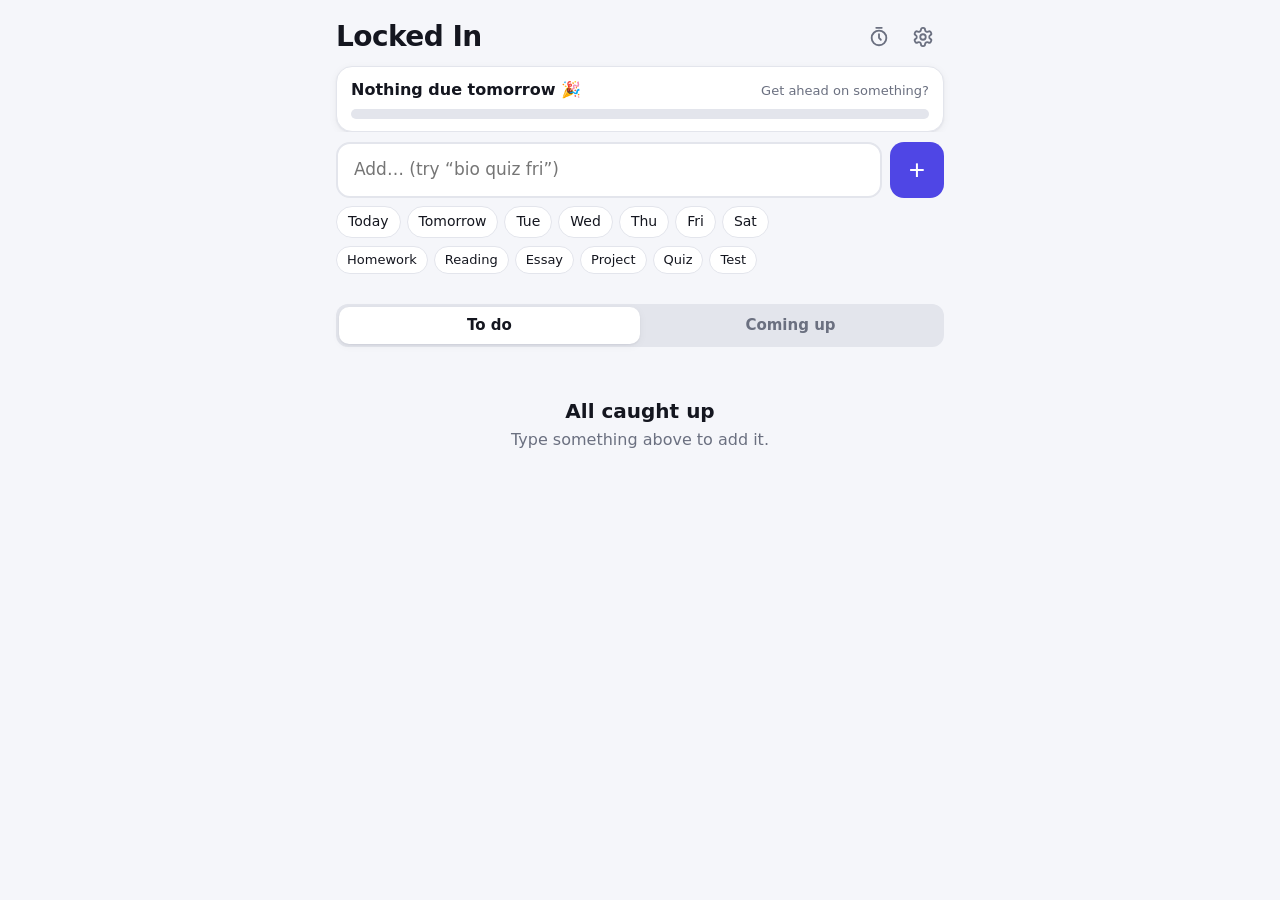
==== commit 4cd5a01b: "Use a gear icon for Settings instead of a bell Co-Authored-By: Claude Opus 5.5 <noreply@anthropic.co" ====
--- a/www/index.html
+++ b/www/index.html
@@ -199,7 +199,7 @@
         <svg width="22" height="22" viewBox="0 0 24 24" fill="none" stroke="currentColor" stroke-width="2" stroke-linecap="round" stroke-linejoin="round"><circle cx="12" cy="13" r="8"/><path d="M12 9v4l2 2M9 2h6"/></svg>
       </button>
       <button class="iconbtn" id="openSettings" aria-label="Settings">
-        <svg width="22" height="22" viewBox="0 0 24 24" fill="none" stroke="currentColor" stroke-width="2" stroke-linecap="round" stroke-linejoin="round"><path d="M6 8a6 6 0 0 1 12 0c0 7 3 9 3 9H3s3-2 3-9"/><path d="M10.3 21a1.94 1.94 0 0 0 3.4 0"/></svg>
+        <svg width="22" height="22" viewBox="0 0 24 24" fill="none" stroke="currentColor" stroke-width="2" stroke-linecap="round" stroke-linejoin="round"><path d="M12.22 2h-.44a2 2 0 0 0-2 2v.18a2 2 0 0 1-1 1.73l-.43.25a2 2 0 0 1-2 0l-.15-.08a2 2 0 0 0-2.73.73l-.22.38a2 2 0 0 0 .73 2.73l.15.1a2 2 0 0 1 1 1.72v.51a2 2 0 0 1-1 1.74l-.15.09a2 2 0 0 0-.73 2.73l.22.38a2 2 0 0 0 2.73.73l.15-.08a2 2 0 0 1 2 0l.43.25a2 2 0 0 1 1 1.73V20a2 2 0 0 0 2 2h.44a2 2 0 0 0 2-2v-.18a2 2 0 0 1 1-1.73l.43-.25a2 2 0 0 1 2 0l.15.08a2 2 0 0 0 2.73-.73l.22-.39a2 2 0 0 0-.73-2.73l-.15-.08a2 2 0 0 1-1-1.74v-.5a2 2 0 0 1 1-1.74l.15-.09a2 2 0 0 0 .73-2.73l-.22-.38a2 2 0 0 0-2.73-.73l-.15.08a2 2 0 0 1-2 0l-.43-.25a2 2 0 0 1-1-1.73V4a2 2 0 0 0-2-2z"/><circle cx="12" cy="12" r="3"/></svg>
       </button>
     </div>
   </header>
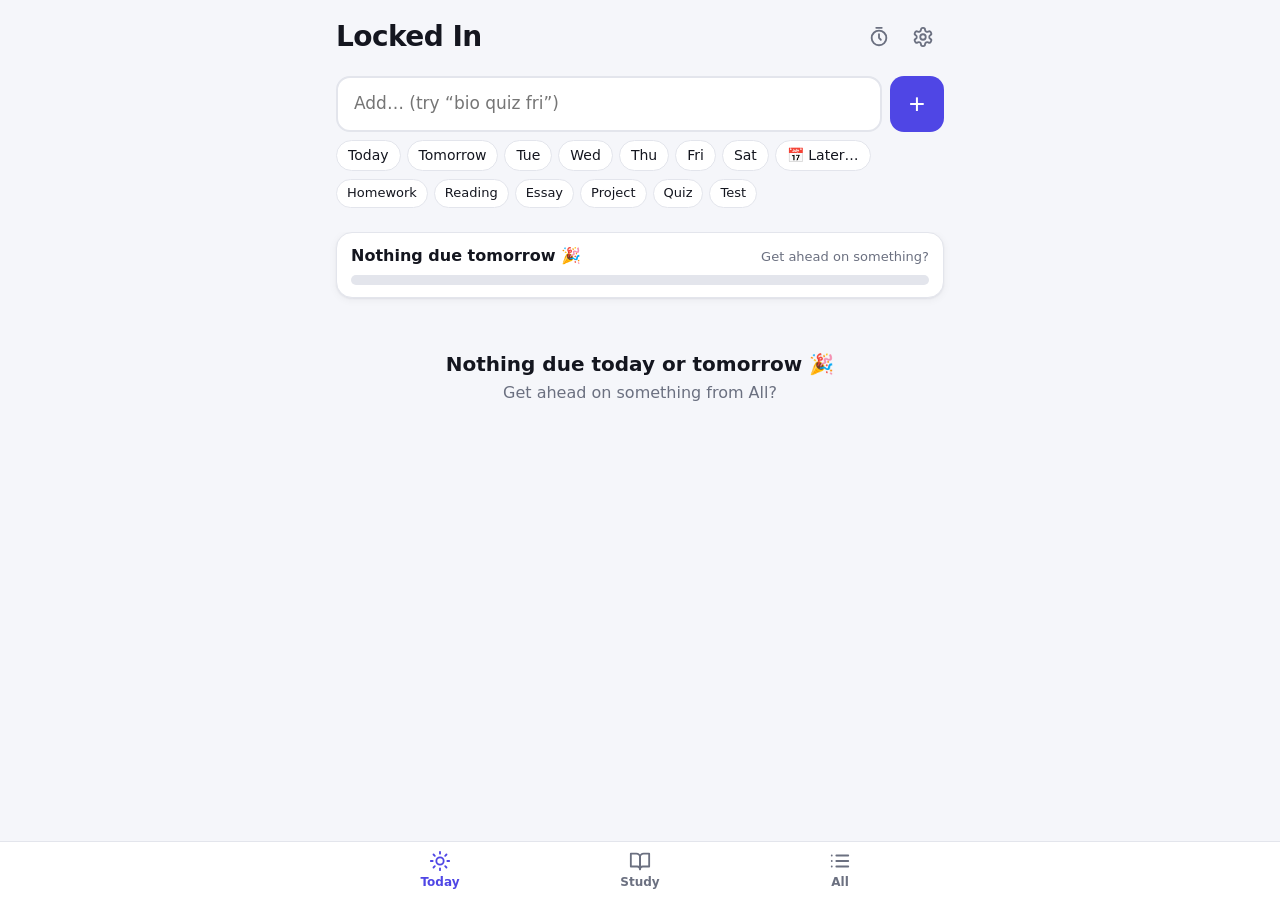
==== commit 4e652f7c: "Redesign: Today/Study/All pages, full-screen assignments and timer - Bottom tabs: Today (late, due t" ====
--- a/www/index.html
+++ b/www/index.html
@@ -4,7 +4,7 @@
 <meta charset="utf-8">
 <meta name="viewport" content="width=device-width, initial-scale=1, viewport-fit=cover">
 <title>Locked In</title>
-<meta name="description" content="A fast homework list with priorities, reminders, a focus timer and time predictions.">
+<meta name="description" content="A fast homework list with study reminders and a focus timer.">
 <meta name="theme-color" content="#4f46e5">
 <link rel="manifest" href="manifest.webmanifest">
 <link rel="icon" href="icon-192.png" type="image/png">
@@ -31,8 +31,8 @@
 *{box-sizing:border-box;-webkit-tap-highlight-color:transparent}
 html,body{margin:0}
 body{background:var(--bg);color:var(--text);font:16px/1.4 system-ui,-apple-system,"Segoe UI",Roboto,sans-serif;
-  min-height:100dvh;padding:env(safe-area-inset-top) 0 calc(env(safe-area-inset-bottom) + 24px)}
-body.timing{padding-bottom:calc(env(safe-area-inset-bottom) + 130px)}
+  min-height:100dvh;padding:env(safe-area-inset-top) 0 calc(env(safe-area-inset-bottom) + 84px)}
+body.timing{padding-bottom:calc(env(safe-area-inset-bottom) + 166px)}
 .wrap{max-width:640px;margin:0 auto;padding:0 16px}
 header{display:flex;align-items:center;justify-content:space-between;padding:16px 0 8px}
 h1{font-size:28px;margin:0;letter-spacing:-.02em}
@@ -70,23 +70,20 @@
 .chips.types .chip{font-size:13px;padding:4px 10px}
 .hint{color:var(--muted);font-size:13px;min-height:18px;padding:4px 4px 0}
 
-/* tabs */
-.tabs{display:flex;background:var(--line);border-radius:12px;padding:3px;margin:6px 0 10px}
-.tabs button{flex:1;border:0;background:none;color:var(--muted);font:inherit;font-size:15px;font-weight:600;padding:8px;border-radius:10px;cursor:pointer}
-.tabs button[aria-selected="true"]{background:var(--card);color:var(--text);box-shadow:var(--shadow)}
-
 /* list */
 ul{list-style:none;margin:0;padding:0}
-#list{display:flex;flex-direction:column;gap:8px}
+.list{display:flex;flex-direction:column;gap:8px}
 .item{display:flex;align-items:center;background:var(--card);border-radius:14px;box-shadow:var(--shadow);
   border:1px solid var(--line);min-height:62px;position:relative;transition:opacity .2s, transform .2s}
 .item.first{border-left:4px solid var(--accent)}
-.item.active{border-color:var(--ok);box-shadow:0 0 0 2px var(--ok)}
+.item.event{border-left:4px solid var(--quiz)}
+.item.event.t-test{border-left-color:var(--test)}
 .sorting .item{transition:none}
 .item.dragging{z-index:10;box-shadow:var(--lift);opacity:.97;transition:none}
 .check{flex:none;width:50px;height:56px;border:0;background:none;display:grid;place-items:center;cursor:pointer;padding:0}
 .check::before{content:"";width:24px;height:24px;border-radius:50%;border:2.5px solid var(--muted);transition:.15s}
 .check:hover::before{border-color:var(--accent)}
+.studyic{flex:none;width:50px;height:56px;display:grid;place-items:center;font-size:20px}
 .item.completing{opacity:0;transform:translateX(30px)}
 .item.completing .check::before,.done .check::before{background:var(--ok);border-color:var(--ok);
   background-image:url("data:image/svg+xml,%3Csvg xmlns='http://www.w3.org/2000/svg' viewBox='0 0 24 24' fill='none' stroke='white' stroke-width='3.5' stroke-linecap='round' stroke-linejoin='round'%3E%3Cpath d='M6 12.5l4 4 8-9'/%3E%3C/svg%3E");background-size:16px;background-position:center;background-repeat:no-repeat}
@@ -100,26 +97,16 @@
 .badge.t-quiz{background:var(--quiz-soft);color:var(--quiz)}
 .badge.t-project{background:var(--proj-soft);color:var(--proj)}
 .badge.t-essay,.badge.t-reading,.badge.t-homework{background:var(--line);color:var(--muted)}
-.est{font-size:12px;color:var(--muted);white-space:nowrap}
-.play{flex:none;width:44px;height:56px;border:0;background:none;color:var(--accent);display:grid;place-items:center;cursor:pointer;padding:0}
-.play span{width:32px;height:32px;border-radius:50%;background:var(--accent-soft);display:grid;place-items:center}
-.active .play span{background:var(--ok);color:#fff}
-.handle{flex:none;width:44px;align-self:stretch;display:grid;place-items:center;color:var(--muted);cursor:grab;touch-action:none;user-select:none}
+.editbtn{flex:none;width:40px;height:56px;border:0;background:none;color:var(--muted);display:grid;place-items:center;cursor:pointer;padding:0}
+.handle{flex:none;width:40px;align-self:stretch;display:grid;place-items:center;color:var(--muted);cursor:grab;touch-action:none;user-select:none}
 .dragging .handle{cursor:grabbing;color:var(--accent)}
 .empty{text-align:center;color:var(--muted);padding:40px 0}
 .empty b{display:block;font-size:20px;color:var(--text);margin-bottom:4px}
-
-/* coming up */
-.daygroup{margin-bottom:14px}
-.daygroup h3{font-size:13px;text-transform:uppercase;letter-spacing:.06em;color:var(--muted);margin:0 2px 6px}
-.weekline{color:var(--muted);font-size:14px;margin:0 2px 12px}
-.weekline b{color:var(--text)}
-.up{display:flex;align-items:center;gap:10px;background:var(--card);border:1px solid var(--line);border-radius:12px;padding:10px 12px;margin-bottom:6px;cursor:pointer}
-.up .text{flex:1}
-.up.big{border-width:2px}
-.up.big.t-test{border-color:var(--test)}
-.up.big.t-quiz{border-color:var(--quiz)}
-.up.big.t-project{border-color:var(--proj)}
+.more{color:var(--muted);font-size:14px;text-align:center;padding:14px 0 0}
+.more button{background:none;border:0;color:var(--accent);font:inherit;font-weight:600;cursor:pointer;padding:4px}
+.pagehead{display:flex;justify-content:space-between;align-items:center;gap:8px;margin:4px 2px 10px;color:var(--muted);font-size:14px}
+.pagehead b{color:var(--text)}
+.today-top{display:flex;flex-direction:column;gap:10px;margin-bottom:12px}
 
 /* done */
 details{margin-top:24px}
@@ -128,14 +115,21 @@
 summary .arrow{display:inline-block;transition:transform .2s;margin-right:6px}
 details[open] summary .arrow{transform:rotate(90deg)}
 .linkbtn{background:none;border:0;color:var(--accent);font:inherit;font-size:14px;cursor:pointer;padding:6px}
-#doneList{display:flex;flex-direction:column;gap:6px}
+#doneList{gap:6px}
 .done{opacity:.6;min-height:48px}
 .done .text{text-decoration:line-through}
 .done .check{height:46px}
 
-/* timer bar */
-.timer{position:fixed;left:0;right:0;bottom:0;z-index:15;background:var(--card);border-top:1px solid var(--line);box-shadow:var(--lift);
-  padding:12px 16px calc(12px + env(safe-area-inset-bottom))}
+/* bottom tab bar */
+.tabbar{position:fixed;left:0;right:0;bottom:0;z-index:14;background:var(--card);border-top:1px solid var(--line);
+  display:flex;justify-content:center;padding:0 0 env(safe-area-inset-bottom)}
+.tabbar button{flex:1;max-width:200px;border:0;background:none;color:var(--muted);font:inherit;font-size:12px;font-weight:600;
+  padding:8px 0 9px;display:flex;flex-direction:column;align-items:center;gap:2px;cursor:pointer}
+.tabbar button[aria-selected="true"]{color:var(--accent)}
+
+/* timer bar (sits above the tab bar) */
+.timer{position:fixed;left:0;right:0;bottom:calc(58px + env(safe-area-inset-bottom));z-index:15;background:var(--card);
+  border-top:1px solid var(--line);box-shadow:var(--lift);padding:10px 16px;cursor:pointer;touch-action:none}
 .timer .in{max-width:640px;margin:0 auto;display:flex;align-items:center;gap:12px}
 .ring{flex:none;width:58px;height:58px;position:relative}
 .ring svg{transform:rotate(-90deg)}
@@ -148,7 +142,34 @@
 .tbtns{display:flex;gap:6px}
 .tbtn{width:44px;height:44px;border-radius:12px;border:1.5px solid var(--line);background:var(--bg);color:var(--text);display:grid;place-items:center;cursor:pointer;font-size:18px}
 .tbtn.go{background:var(--accent);border-color:var(--accent);color:#fff;width:auto;padding:0 14px;font:inherit;font-weight:600;font-size:15px}
-.tbtn.ok{background:var(--ok);border-color:var(--ok);color:#fff}
+
+/* full-screen views (an assignment, the timer) */
+.sheet{position:fixed;inset:0;z-index:20;background:var(--bg);display:flex;flex-direction:column;
+  padding:env(safe-area-inset-top) 0 env(safe-area-inset-bottom);transform:translateY(100%);visibility:hidden;
+  transition:transform .28s cubic-bezier(.2,.8,.2,1),visibility 0s .28s;overscroll-behavior:contain}
+.sheet.open{transform:none;visibility:visible;transition:transform .28s cubic-bezier(.2,.8,.2,1)}
+.sheet.dragging{transition:none}
+#timerFull{z-index:30}
+.shead{display:flex;align-items:center;justify-content:space-between;padding:8px 8px 0;max-width:640px;width:100%;margin:0 auto}
+.grab{width:44px;height:5px;border-radius:9px;background:var(--line)}
+.sbody{flex:1;overflow:auto;padding:24px 20px;max-width:640px;width:100%;margin:0 auto}
+.ivtitle{font-size:30px;line-height:1.2;margin:14px 0 10px;overflow-wrap:anywhere;letter-spacing:-.01em}
+.ivdue{font-size:18px;color:var(--muted);margin:0}
+.ivdue.late{color:var(--late)}
+.sacts{display:flex;flex-direction:column;gap:10px;padding:16px 20px 24px;max-width:640px;width:100%;margin:0 auto}
+.bigbtn{font:inherit;font-size:18px;font-weight:600;padding:16px;border-radius:16px;border:1.5px solid var(--line);background:var(--card);color:var(--text);cursor:pointer}
+.bigbtn.ok{background:var(--ok);border-color:var(--ok);color:#fff}
+.tfwrap{flex:1;display:flex;flex-direction:column;align-items:center;justify-content:center;gap:20px;padding:20px}
+.tfph{font-size:15px;font-weight:700;text-transform:uppercase;letter-spacing:.1em;color:var(--ok)}
+.tfph.brk{color:var(--soon)}
+.bigring{position:relative;width:min(74vw,320px);aspect-ratio:1}
+.bigring svg{width:100%;height:100%;transform:rotate(-90deg)}
+.bigring .tt{position:absolute;inset:0;display:grid;place-items:center;font-size:clamp(44px,16vw,76px);font-weight:700;font-variant-numeric:tabular-nums}
+.tfsub{color:var(--muted);min-height:20px}
+.tfbtns{display:flex;gap:14px}
+.tfbtns .tbtn{width:68px;height:68px;border-radius:22px;font-size:26px}
+.tfbtns .tbtn.go{width:auto;padding:0 28px;font-size:19px}
+.vh{position:absolute;width:1px;height:1px;opacity:0;pointer-events:none;left:0;top:0}
 
 /* dialogs */
 dialog{border:0;border-radius:20px 20px 0 0;padding:20px 16px calc(20px + env(safe-area-inset-bottom));width:100%;max-width:640px;
@@ -179,14 +200,15 @@
 .days .chip{flex:1;padding:6px 0;text-align:center}
 .status{font-size:13px;color:var(--muted);margin-top:12px}
 .status.warn{color:var(--late)}
-.avg{display:grid;grid-template-columns:1fr auto;gap:6px 12px;font-size:14px;margin-top:8px}
-.avg span:nth-child(even){color:var(--muted);text-align:right}
 
 /* toast */
-.toast{position:fixed;left:50%;bottom:calc(20px + env(safe-area-inset-bottom));transform:translate(-50%,160px);background:#14161f;color:#fff;
-  border-radius:12px;padding:10px 8px 10px 16px;display:flex;align-items:center;gap:12px;box-shadow:var(--lift);transition:transform .25s;z-index:30;max-width:calc(100% - 32px)}
-body.timing .toast{bottom:calc(110px + env(safe-area-inset-bottom))}
-.toast.show{transform:translate(-50%,0)}
+.toast{position:fixed;left:50%;bottom:calc(72px + env(safe-area-inset-bottom));transform:translate(-50%,160px);background:#14161f;color:#fff;
+  border-radius:12px;padding:10px 8px 10px 16px;display:flex;align-items:center;gap:12px;box-shadow:var(--lift);transition:transform .25s;z-index:40;width:max-content;max-width:calc(100% - 32px)}
+body.timing .toast{bottom:calc(152px + env(safe-area-inset-bottom))}
+.toast{pointer-events:none;opacity:0;visibility:hidden;transition:transform .25s,opacity .25s,visibility 0s .25s}
+.toast.show{transform:translate(-50%,0);opacity:1;visibility:visible;transition:transform .25s,opacity .25s}
+.toast button{pointer-events:auto}
+body:has(.sheet.open) .toast{bottom:calc(200px + env(safe-area-inset-bottom))}
 .toast button{background:none;border:0;color:#a5b4fc;font:inherit;font-weight:700;padding:6px 10px;cursor:pointer}
 </style>
 </head>
@@ -195,7 +217,7 @@
   <header>
     <h1>Locked In</h1>
     <div class="hright">
-      <button class="iconbtn" id="focusBtn" aria-label="Start a focus timer">
+      <button class="iconbtn" id="focusBtn" aria-label="Focus timer">
         <svg width="22" height="22" viewBox="0 0 24 24" fill="none" stroke="currentColor" stroke-width="2" stroke-linecap="round" stroke-linejoin="round"><circle cx="12" cy="13" r="8"/><path d="M12 9v4l2 2M9 2h6"/></svg>
       </button>
       <button class="iconbtn" id="openSettings" aria-label="Settings">
@@ -203,16 +225,6 @@
       </button>
     </div>
   </header>
-
-  <section class="progress" id="progress" aria-label="Today's progress">
-    <div class="ptop"><b id="pTitle"></b><span id="pSub"></span></div>
-    <div class="bar"><i id="pBar"></i></div>
-  </section>
-
-  <section class="catchup" id="catchup" hidden>
-    <div class="ct"><b id="cuTitle"></b><small id="cuList"></small></div>
-    <button id="cuBtn" type="button">Put first</button>
-  </section>
 
   <div class="add">
     <form id="addForm" autocomplete="off">
@@ -222,26 +234,50 @@
     <div class="chips" id="chips" aria-label="Due date"></div>
     <div class="chips types" id="typeChips" aria-label="Type"></div>
     <div class="hint" id="hint"></div>
+    <input type="date" id="pickDate" class="vh" tabindex="-1" aria-hidden="true">
   </div>
 
-  <div class="tabs" role="tablist">
-    <button role="tab" id="tabTodo" aria-selected="true">To do</button>
-    <button role="tab" id="tabUp" aria-selected="false">Coming up</button>
-  </div>
-
-  <div id="todoView">
-    <ul id="list"></ul>
-    <div class="empty" id="empty" hidden><b>All caught up</b>Type something above to add it.</div>
+  <section id="page_today">
+    <div class="today-top">
+      <section class="progress" id="progress" aria-label="Today's progress">
+        <div class="ptop"><b id="pTitle"></b><span id="pSub"></span></div>
+        <div class="bar"><i id="pBar"></i></div>
+      </section>
+      <section class="catchup" id="catchup" hidden>
+        <div class="ct"><b id="cuTitle"></b><small id="cuList"></small></div>
+        <button id="cuBtn" type="button">Put first</button>
+      </section>
+    </div>
+    <ul class="list" id="todayList"></ul>
+    <div class="empty" id="todayEmpty" hidden><b>Nothing due today or tomorrow 🎉</b>Get ahead on something from All?</div>
+    <div class="more" id="todayMore"></div>
+  </section>
+
+  <section id="page_study" hidden>
+    <div class="pagehead" id="studyHead"></div>
+    <ul class="list" id="studyList"></ul>
+    <div class="empty" id="studyEmpty" hidden><b>No tests or quizzes coming up</b>Add one like “bio test fri”.</div>
+  </section>
+
+  <section id="page_all" hidden>
+    <div class="pagehead"><span id="allCount"></span><button class="linkbtn" id="sortDue" type="button">Sort by due date</button></div>
+    <ul class="list" id="allList"></ul>
+    <div class="empty" id="allEmpty" hidden><b>All caught up</b>Type something above to add it.</div>
     <details id="doneWrap" hidden>
       <summary><span><span class="arrow">›</span><span id="doneLabel">Done</span></span>
         <button class="linkbtn" id="clearDone" type="button">Clear</button></summary>
-      <ul id="doneList"></ul>
+      <ul class="list" id="doneList"></ul>
     </details>
-  </div>
-  <div id="upView" hidden></div>
+  </section>
 </div>
 
-<!-- focus timer bar -->
+<nav class="tabbar" role="tablist">
+  <button role="tab" id="tab_today" aria-selected="true"><svg width="22" height="22" viewBox="0 0 24 24" fill="none" stroke="currentColor" stroke-width="2" stroke-linecap="round" stroke-linejoin="round"><circle cx="12" cy="12" r="4"/><path d="M12 2v2M12 20v2M4.93 4.93l1.41 1.41M17.66 17.66l1.41 1.41M2 12h2M20 12h2M6.34 17.66l-1.41 1.41M19.07 4.93l-1.41 1.41"/></svg>Today</button>
+  <button role="tab" id="tab_study" aria-selected="false"><svg width="22" height="22" viewBox="0 0 24 24" fill="none" stroke="currentColor" stroke-width="2" stroke-linecap="round" stroke-linejoin="round"><path d="M2 4h6a4 4 0 0 1 4 4v13a3 3 0 0 0-3-3H2z"/><path d="M22 4h-6a4 4 0 0 0-4 4v13a3 3 0 0 1 3-3h7z"/></svg>Study</button>
+  <button role="tab" id="tab_all" aria-selected="false"><svg width="22" height="22" viewBox="0 0 24 24" fill="none" stroke="currentColor" stroke-width="2" stroke-linecap="round" stroke-linejoin="round"><path d="M8 6h13M8 12h13M8 18h13M3 6h.01M3 12h.01M3 18h.01"/></svg>All</button>
+</nav>
+
+<!-- focus timer bar: tap or swipe up for full screen -->
 <div class="timer" id="timer" hidden>
   <div class="in">
     <div class="ring">
@@ -249,8 +285,45 @@
         <circle id="ringArc" cx="29" cy="29" r="25" fill="none" stroke="var(--ok)" stroke-width="5" stroke-linecap="round" stroke-dasharray="157.08" stroke-dashoffset="0"/></svg>
       <div class="tt" id="tTime"></div>
     </div>
-    <div class="tinfo"><div class="ph" id="tPhase"></div><div class="nm" id="tName"></div><div class="sub" id="tSub"></div></div>
+    <div class="tinfo"><div class="ph" id="tPhase"></div><div class="nm">Focus timer</div><div class="sub" id="tSub"></div></div>
     <div class="tbtns" id="tBtns"></div>
+  </div>
+</div>
+
+<!-- one assignment, full screen -->
+<div class="sheet" id="itemView" role="dialog" aria-label="Assignment">
+  <div class="shead">
+    <button class="iconbtn" id="ivClose" aria-label="Back"><svg width="26" height="26" viewBox="0 0 24 24" fill="none" stroke="currentColor" stroke-width="2" stroke-linecap="round" stroke-linejoin="round"><path d="m6 9 6 6 6-6"/></svg></button>
+    <span class="grab"></span>
+    <button class="iconbtn" id="ivEdit" aria-label="Edit"><svg width="22" height="22" viewBox="0 0 24 24" fill="none" stroke="currentColor" stroke-width="2" stroke-linecap="round" stroke-linejoin="round"><path d="M17 3a2.85 2.85 0 1 1 4 4L7.5 20.5 2 22l1.5-5.5Z"/></svg></button>
+  </div>
+  <div class="sbody">
+    <span class="badge" id="ivType"></span>
+    <h2 class="ivtitle" id="ivTitle"></h2>
+    <p class="ivdue" id="ivDue"></p>
+  </div>
+  <div class="sacts">
+    <button class="bigbtn" id="ivTimer" type="button"></button>
+    <button class="bigbtn ok" id="ivDone" type="button"></button>
+  </div>
+</div>
+
+<!-- focus timer, full screen -->
+<div class="sheet" id="timerFull" role="dialog" aria-label="Focus timer">
+  <div class="shead">
+    <button class="iconbtn" id="tfClose" aria-label="Minimize"><svg width="26" height="26" viewBox="0 0 24 24" fill="none" stroke="currentColor" stroke-width="2" stroke-linecap="round" stroke-linejoin="round"><path d="m6 9 6 6 6-6"/></svg></button>
+    <span class="grab"></span>
+    <span style="width:42px"></span>
+  </div>
+  <div class="tfwrap">
+    <div class="tfph" id="tfPhase"></div>
+    <div class="bigring">
+      <svg viewBox="0 0 120 120"><circle cx="60" cy="60" r="54" fill="none" stroke="var(--line)" stroke-width="7"/>
+        <circle id="bigArc" cx="60" cy="60" r="54" fill="none" stroke="var(--ok)" stroke-width="7" stroke-linecap="round" stroke-dasharray="339.29" stroke-dashoffset="0"/></svg>
+      <div class="tt" id="tfTime"></div>
+    </div>
+    <div class="tfsub" id="tfSub"></div>
+    <div class="tfbtns" id="tfBtns"></div>
   </div>
 </div>
 
@@ -265,7 +338,6 @@
       <input id="editDue" type="date">
       <button class="btn" type="button" id="clearDue">None</button>
     </div>
-    <div class="spent" id="editSpent"></div>
     <div class="row">
       <button class="btn" type="button" id="toTop">↑ Move to top</button>
       <button class="btn" type="button" id="toBottom">↓ Move to bottom</button>
@@ -292,8 +364,6 @@
     <div class="set"><input type="checkbox" id="sPomo"><div class="lbl">Pomodoro breaks<small>Off = plain stopwatch</small></div></div>
     <div class="set"><div class="lbl">Focus minutes</div><input type="number" id="sFocusMin" min="5" max="90" inputmode="numeric"></div>
     <div class="set"><div class="lbl">Break minutes<small>Every 4th break is 15 min</small></div><input type="number" id="sBreakMin" min="1" max="30" inputmode="numeric"></div>
-    <h4>How long things take you</h4>
-    <div class="avg" id="avgList"></div>
     <div class="status" id="notifStatus"></div>
     <div class="status" id="verStatus"></div>
     <div class="row">
@@ -367,47 +437,62 @@
   if(n<7) return {t:WD[fromISO(s).getDay()],c:''};
   return {t:fromISO(s).toLocaleDateString(undefined,{month:'short',day:'numeric'}),c:''};
 }
-const DUE_RE=/\s+(?:due\s+|by\s+|on\s+)?(today|tonight|tomorrow|tmrw|tmr|sun(?:day)?|mon(?:day)?|tue(?:s|sday)?|wed(?:s|nesday)?|thu(?:r|rs|rsday)?|fri(?:day)?|sat(?:urday)?)\.?$/i;
+// Understands a due date at the end: "fri", "next fri", "tomorrow", "11/20", "nov 20", "in 2 weeks", "next week".
+const WDRE='sun(?:day)?|mon(?:day)?|tue(?:s|sday)?|wed(?:s|nesday)?|thu(?:r|rs|rsday)?|fri(?:day)?|sat(?:urday)?';
+const MONTHS=['jan','feb','mar','apr','may','jun','jul','aug','sep','oct','nov','dec'];
+const NUMW={a:1,an:1,one:1,two:2,three:3,four:4,five:5,six:6};
+function futureDate(mo,day){
+  if(mo<0||mo>11||day<1||day>31) return null;
+  const t=today0();let d=new Date(t.getFullYear(),mo,day);if(d.getMonth()!==mo) return null;
+  if(d<t) d=new Date(t.getFullYear()+1,mo,day);return d;
+}
+const DUE_RULES=[
+  [/^(today|tonight)$/,()=>today0()],
+  [/^(tomorrow|tmrw|tmr)$/,()=>addDays(today0(),1)],
+  [new RegExp(`^(next\\s+)?(${WDRE})$`),m=>{const i=WD.map(x=>x.toLowerCase()).indexOf(m[2].slice(0,3));
+    let k=(i-today0().getDay()+7)%7;if(k===0)k=7;if(m[1])k+=7;return addDays(today0(),k)}],
+  [/^next\s+week$/,()=>{const d=today0();return addDays(d,((8-d.getDay())%7)||7)}],
+  [/^in\s+(\d+|an?|one|two|three|four|five|six)\s+(day|week)s?$/,m=>{const n=NUMW[m[1]]||+m[1];return n>0&&n<400?addDays(today0(),m[2]==='week'?n*7:n):null}],
+  [/^(\d{1,2})\/(\d{1,2})$/,m=>futureDate(+m[1]-1,+m[2])],
+  [/^(jan|feb|mar|apr|may|jun|jul|aug|sep|oct|nov|dec)[a-z]*\.?\s+(\d{1,2})(?:st|nd|rd|th)?$/,m=>futureDate(MONTHS.indexOf(m[1]),+m[2])],
+];
 function parseDue(text){
-  const m=text.match(DUE_RE); if(!m) return {text,due:null};
-  const rest=text.slice(0,m.index).trim(); if(!rest) return {text,due:null};
-  const w=m[1].toLowerCase(); let d;
-  if(w==='today'||w==='tonight') d=today0();
-  else if(w.startsWith('tom')||w.startsWith('tm')) d=addDays(today0(),1);
-  else {const i=WD.map(x=>x.toLowerCase()).indexOf(w.slice(0,3));let k=(i-today0().getDay()+7)%7;if(k===0)k=7;d=addDays(today0(),k)}
-  return {text:rest,due:iso(d)};
+  const words=text.trim().split(/\s+/);
+  for(let n=Math.min(4,words.length-1);n>=1;n--){
+    const tail=words.slice(-n).join(' ').toLowerCase().replace(/[.,!]+$/,'');
+    for(const [re,fn] of DUE_RULES){
+      const m=tail.match(re); if(!m) continue;
+      const d=fn(m); if(!d) continue;
+      let rest=words.slice(0,-n);
+      if(rest.length>1&&/^(due|by|on)$/i.test(rest[rest.length-1])) rest=rest.slice(0,-1);
+      return {text:rest.join(' '),due:iso(d)};
+    }
+  }
+  return {text,due:null};
 }
 const fmtMin=m=>{m=Math.max(1,Math.round(m));return m<60?`${m}m`:`${Math.floor(m/60)}h${m%60?` ${m%60}m`:''}`};
 const fmtClock=ms=>{const s=Math.max(0,Math.round(ms/1000));const h=Math.floor(s/3600),m=Math.floor(s%3600/60),x=s%60;return h?`${h}:${pad(m)}:${pad(x)}`:`${m}:${pad(x)}`};
 
-/* ---------- predictions ---------- */
-// Average of the last 10 finished assignments of this type; falls back to a sensible default.
-function avgMin(type){
-  const s=(meta.samples[type]||[]).slice(-10);
-  return s.length?s.reduce((a,b)=>a+b,0)/s.length:typeOf(type).def;
-}
-const learned=type=>(meta.samples[type]||[]).length>0;
-function spentMs(it){
-  let ms=it.spentMs||0;
-  if(T&&T.itemId===it.id&&T.phase==='focus'&&!T.paused&&T.segStart) ms+=Date.now()-T.segStart;
-  return ms;
-}
-function remainingMin(it){
-  const left=avgMin(it.type)-spentMs(it)/6e4;
-  return Math.max(left,5);
-}
-
 /* ---------- add bar ---------- */
 let chipDue=null, chipType=null;
+const shortMD=s=>fromISO(s).toLocaleDateString(undefined,{month:'short',day:'numeric'});
 function buildChips(){
   const c=$('chips');c.innerHTML='';const t=today0();
   const opts=[['Today',iso(t)],['Tomorrow',iso(addDays(t,1))]];
   for(let i=2;i<7;i++){const d=addDays(t,i);opts.push([WD[d.getDay()],iso(d)])}
   for(const [label,val] of opts) c.appendChild(chip(label,chipDue===val,()=>{chipDue=chipDue===val?null:val;buildChips();updateHint()}));
+  // anything further away: pick it from a calendar
+  const far=!!chipDue&&!opts.some(o=>o[1]===chipDue);
+  c.appendChild(chip(far?'📅 '+shortMD(chipDue):'📅 Later…',far,()=>{
+    if(far){chipDue=null;buildChips();updateHint();return}
+    const p=$('pickDate');p.min=iso(t);p.value=iso(addDays(t,7));
+    try{p.showPicker()}catch{p.focus();p.click()}
+  }));
   const tc=$('typeChips');tc.innerHTML='';
   const shown=currentType();
   for(const ty of TYPES) tc.appendChild(chip(ty.label,shown===ty.id,()=>{chipType=chipType===ty.id?null:ty.id;buildChips();updateHint()}));
 }
+$('pickDate').addEventListener('change',()=>{const v=$('pickDate').value;if(v){chipDue=v;buildChips();updateHint();$('addInput').focus()}});
 function chip(label,on,fn){
   const b=document.createElement('button');b.type='button';b.className='chip';b.textContent=label;b.setAttribute('aria-pressed',on);
   b.addEventListener('pointerdown',e=>e.preventDefault()); // keep the keyboard open
@@ -418,12 +503,10 @@
   const v=$('addInput').value.trim();
   const due=chipDue||(v?parseDue(v).due:null);
   const ty=currentType();
-  // keep type chip highlight in sync with auto-detection
   for(const b of $('typeChips').children) b.setAttribute('aria-pressed',typeOf(ty).label===b.textContent&&!!ty);
   const parts=[];
-  if(v&&ty) parts.push(typeOf(ty).label);
-  if(due) parts.push('due '+dueLabel(due).t.replace('Late · ',''));
-  if(v&&ty) parts.push('~'+fmtMin(avgMin(ty)));
+  if(v&&ty) parts.push(isEvent({type:ty})?`${typeOf(ty).label} · goes to Study`:typeOf(ty).label);
+  if(due){const n=diffDays(due);parts.push((isEvent({type:ty})?'on ':'due ')+dueLabel(due).t.replace('Late · ','')+(n>=7?` (in ${n} days)`:''))}
   $('hint').textContent=parts.join(' · ');
 }
 $('addInput').addEventListener('input',updateHint);
@@ -433,46 +516,81 @@
   let {text,due}=parseDue(raw);
   if(chipDue){text=raw;due=chipDue}
   const type=chipType||detectType(raw);
-  items.unshift({id:crypto.randomUUID?crypto.randomUUID():String(Date.now()+Math.random()),text,type,due,done:false,createdAt:Date.now()});
+  const it={id:crypto.randomUUID?crypto.randomUUID():String(Date.now()+Math.random()),text,type,due,done:false,createdAt:Date.now()};
+  items.unshift(it);
   $('addInput').value='';chipDue=null;chipType=null;buildChips();updateHint();
   save();render();
+  if(page==='today'&&!inToday(it)) toast(isEvent(it)?'Added to Study 📖':`Added to All${due?` · due ${shortMD(due)}`:''}`);
+  else if(page==='study'&&!isEvent(it)) toast('Added to Today & All');
   $('addInput').focus();
 });
 
+/* ---------- pages ---------- */
+let page='today';
+function setPage(p){
+  page=p;
+  for(const k of ['today','study','all']){$('page_'+k).hidden=k!==p;$('tab_'+k).setAttribute('aria-selected',k===p)}
+  scrollTo(0,0);
+}
+for(const k of ['today','study','all']) $('tab_'+k).onclick=()=>setPage(k);
+$('todayMore').addEventListener('click',e=>{if(e.target.closest('button')) setPage('all')});
+
 /* ---------- render ---------- */
-const PLAY='<svg width="14" height="14" viewBox="0 0 24 24" fill="currentColor"><path d="M7 4.5v15l13-7.5z"/></svg>';
-const WORKING='<svg width="14" height="14" viewBox="0 0 24 24" fill="currentColor"><rect x="6" y="5" width="4" height="14" rx="1"/><rect x="14" y="5" width="4" height="14" rx="1"/></svg>';
+const PENCIL='<svg width="20" height="20" viewBox="0 0 24 24" fill="none" stroke="currentColor" stroke-width="2" stroke-linecap="round" stroke-linejoin="round"><path d="M17 3a2.85 2.85 0 1 1 4 4L7.5 20.5 2 22l1.5-5.5Z"/></svg>';
 const GRIP='<svg width="20" height="20" viewBox="0 0 20 20" fill="currentColor"><circle cx="7" cy="5" r="1.6"/><circle cx="13" cy="5" r="1.6"/><circle cx="7" cy="10" r="1.6"/><circle cx="13" cy="10" r="1.6"/><circle cx="7" cy="15" r="1.6"/><circle cx="13" cy="15" r="1.6"/></svg>';
-function badges(it,{due=true,est=true}={}){
+const isEvent=it=>it.type==='quiz'||it.type==='test';
+const isBig=it=>isEvent(it)||it.type==='project';
+// Today = anything late, due today or tomorrow, or with no date; plus tests/quizzes in the next 3 days.
+function inToday(it){
+  if(it.done) return false;
+  if(isEvent(it)) return !!it.due&&diffDays(it.due)>=0&&diffDays(it.due)<=3;
+  return !it.due||it.due<=iso(addDays(today0(),1));
+}
+const titleOf=it=>isEvent(it)&&!it.done?`Study for ${it.text}`:it.text;
+function badges(it){
   const m=document.createElement('div');m.className='meta';
   if(it.type!=='homework'){const b=document.createElement('span');b.className='badge t-'+it.type;b.textContent=typeOf(it.type).label;m.appendChild(b)}
-  if(due&&it.due&&!it.done){const d=dueLabel(it.due);const b=document.createElement('span');b.className='badge '+d.c;b.textContent=d.t;m.appendChild(b)}
-  if(est&&!it.done){const e=document.createElement('span');e.className='est';
-    e.textContent=(spentMs(it)>6e4?`~${fmtMin(remainingMin(it))} left`:`~${fmtMin(avgMin(it.type))}`);m.appendChild(e)}
-  if(it.done&&it.spentMs>6e4){const e=document.createElement('span');e.className='est';e.textContent=`took ${fmtMin(it.spentMs/6e4)}`;m.appendChild(e)}
+  if(it.due&&!it.done){const d=dueLabel(it.due);const b=document.createElement('span');b.className='badge '+d.c;
+    const n=diffDays(it.due);b.textContent=d.t+(n>=2?` · ${n} days`:'');m.appendChild(b)}
   return m;
 }
-function li(it,i){
-  const el=document.createElement('li');
-  const active=T&&T.itemId===it.id;
-  el.className='item'+(it.done?' done':'')+(!it.done&&i===0?' first':'')+(active?' active':'');el.dataset.id=it.id;
-  el.innerHTML=`<button class="check" aria-label="${it.done?'Mark not done':'Mark done'}"></button><div class="body"><div class="text"></div></div>`+
-    (it.done?'':`<button class="play" aria-label="${active?'Working on this':'Start working on this'}"><span>${active?WORKING:PLAY}</span></button><div class="handle" aria-label="Drag to reorder">${GRIP}</div>`);
-  el.querySelector('.text').textContent=it.text;
+function li(it,{handle=true}={}){
+  const el=document.createElement('li');const ev=isEvent(it)&&!it.done;
+  el.className='item'+(it.done?' done':'')+(ev?' event t-'+it.type:'');el.dataset.id=it.id;
+  el.innerHTML=(ev?'<div class="studyic" aria-hidden="true">📖</div>':`<button class="check" aria-label="${it.done?'Mark not done':'Mark done'}"></button>`)+
+    `<div class="body"><div class="text"></div></div><button class="editbtn" aria-label="Edit">${PENCIL}</button>`+
+    (handle&&!it.done?`<div class="handle" aria-label="Drag to reorder">${GRIP}</div>`:'');
+  el.querySelector('.text').textContent=titleOf(it);
   el.querySelector('.body').appendChild(badges(it));
   return el;
 }
 function render(){
-  const todo=items.filter(i=>!i.done), done=items.filter(i=>i.done).sort((a,b)=>(b.doneAt||0)-(a.doneAt||0));
+  const todo=items.filter(i=>!i.done);
+  const today=todo.filter(inToday);
+  const study=todo.filter(isEvent).sort((a,b)=>(a.due||'9999').localeCompare(b.due||'9999'));
+  const done=items.filter(i=>i.done&&!isEvent(i)).sort((a,b)=>(b.doneAt||0)-(a.doneAt||0));
   if(!drag){
-    $('list').replaceChildren(...todo.map(li));
-    $('doneList').replaceChildren(...done.map(li));
-  }
-  $('empty').hidden=todo.length>0;
+    $('todayList').replaceChildren(...today.map(it=>li(it)));
+    if($('todayList').firstElementChild&&!isEvent(today[0])) $('todayList').firstElementChild.classList.add('first');
+    $('studyList').replaceChildren(...study.map(it=>li(it,{handle:false})));
+    $('allList').replaceChildren(...todo.map(it=>li(it)));
+    $('doneList').replaceChildren(...done.map(it=>li(it,{handle:false})));
+  }
+  $('todayEmpty').hidden=today.length>0;
+  const later=todo.length-today.length;
+  $('todayMore').innerHTML=later?`${later} more coming up later · <button type="button">See all</button>`:'';
+  $('studyEmpty').hidden=study.length>0;
+  const week=study.filter(i=>i.due&&diffDays(i.due)>=0&&diffDays(i.due)<7);
+  const cnt=k=>week.filter(i=>i.type===k).length,parts=[];
+  if(cnt('test')) parts.push(`<b>${n_(cnt('test'),'test')}</b>`);
+  if(cnt('quiz')) parts.push(`<b>${cnt('quiz')} ${cnt('quiz')===1?'quiz':'quizzes'}</b>`);
+  $('studyHead').innerHTML=study.length?`<span>${parts.length?`Next 7 days: ${parts.join(', ')}`:'Nothing in the next 7 days'}</span>`:'';
+  $('allEmpty').hidden=todo.length>0;
+  $('allCount').textContent=todo.length?`${todo.length} to do`:'';
+  $('sortDue').hidden=todo.length<2;
   $('doneWrap').hidden=!done.length;
   $('doneLabel').textContent=`Done (${done.length})`;
-  renderProgress();renderCatchup();
-  if(!$('upView').hidden) renderUpcoming();
+  renderProgress();renderCatchup();renderItemView();
 }
 
 /* progress: tonight's work = anything late or due today/tomorrow, plus whatever you finished today */
@@ -483,28 +601,24 @@
 }
 function renderProgress(){
   const tISO=iso(today0()),tomISO=iso(addDays(today0(),1));
-  const need=items.filter(i=>!i.done&&i.due&&i.due<=tomISO);
-  const did=items.filter(i=>i.done&&i.doneAt&&iso(new Date(i.doneAt))===tISO);
+  const need=items.filter(i=>!i.done&&!isEvent(i)&&i.due&&i.due<=tomISO);
+  const did=items.filter(i=>i.done&&!isEvent(i)&&i.doneAt&&iso(new Date(i.doneAt))===tISO);
   const total=need.length+did.length;
   const worked=workedTodayMs();
-  const w=worked>=6e4?`${fmtMin(worked/6e4)} worked today`:'';
+  const w=worked>=6e4?`${fmtMin(worked/6e4)} focused today`:'';
   if(!total){
     $('pTitle').textContent='Nothing due tomorrow 🎉';$('pSub').textContent=w||'Get ahead on something?';$('pBar').style.width='0%';return;
   }
-  const left=need.reduce((a,i)=>a+remainingMin(i),0);
   $('pTitle').textContent=need.length?`Today: ${did.length} of ${total} done`:`All ${total} done today 🎉`;
-  $('pSub').textContent=[need.length?`~${fmtMin(left)} left`:'',w].filter(Boolean).join(' · ');
+  $('pSub').textContent=w;
   $('pBar').style.width=`${Math.round(did.length/total*100)}%`;
 }
-const isEvent=it=>it.type==='quiz'||it.type==='test';
-const isBig=it=>isEvent(it)||it.type==='project';
 function lateItems(){const t=iso(today0());return items.filter(i=>!i.done&&i.due&&i.due<t&&!isEvent(i))}
-// Quizzes and tests aren't "late" once their day passes: file them under Done automatically.
+// Tests and quizzes are study reminders: once their day has passed, file them away automatically.
 function archivePastEvents(){
   const t=iso(today0());let changed=false;
   for(const it of items) if(!it.done&&isEvent(it)&&it.due&&it.due<t){
     it.done=true;const d=fromISO(it.due);d.setHours(23,59,0,0);it.doneAt=d.getTime();changed=true;
-    if(T&&T.itemId===it.id) stopTimer(true,true);
   }
   if(changed) save();
 }
@@ -512,8 +626,7 @@
   const late=lateItems();
   $('catchup').hidden=!late.length;
   if(!late.length) return;
-  const mins=late.reduce((a,i)=>a+remainingMin(i),0);
-  $('cuTitle').textContent=`${late.length} late · ~${fmtMin(mins)} to catch up`;
+  $('cuTitle').textContent=`${late.length} late`;
   $('cuList').textContent=late.map(i=>i.text).join(', ');
   const todo=items.filter(i=>!i.done);
   const alreadyFirst=todo.slice(0,late.length).every(i=>late.includes(i));
@@ -524,41 +637,13 @@
   items=[...late,...items.filter(i=>!late.includes(i))];save();render();
   toast('Late work moved to the top');
 });
-
-/* coming up */
-function renderUpcoming(){
-  const v=$('upView');v.innerHTML='';
-  const t0=today0(),tISO=iso(t0),endWeek=iso(addDays(t0,7));
-  const dated=items.filter(i=>!i.done&&i.due).sort((a,b)=>a.due.localeCompare(b.due)||TYPES.findIndex(t=>t.id===b.type)-TYPES.findIndex(t=>t.id===a.type));
-  const week=dated.filter(i=>i.due>=tISO&&i.due<endWeek);
-  const cnt=k=>week.filter(i=>i.type===k).length;
-  const parts=[['test','test'],['quiz','quiz','quizzes'],['project','project']].map(([k,s,p])=>{const n=cnt(k);return n?`<b>${n}</b> ${n===1?s:(p||s+'s')}`:''}).filter(Boolean);
-  const wl=document.createElement('p');wl.className='weekline';
-  wl.innerHTML=parts.length?`Next 7 days: ${parts.join(', ')}`:'No tests, quizzes or projects in the next 7 days.';
-  v.appendChild(wl);
-  if(!dated.length){v.insertAdjacentHTML('beforeend','<div class="empty"><b>Nothing scheduled</b>Add due dates to see them here.</div>');return}
-  const groups=new Map();
-  for(const it of dated){
-    const n=diffDays(it.due);
-    const key=n<0?'Late':n===0?'Today':n===1?'Tomorrow':n<14?fromISO(it.due).toLocaleDateString(undefined,{weekday:'long',month:'short',day:'numeric'}):'Later';
-    if(!groups.has(key)) groups.set(key,[]);groups.get(key).push(it);
-  }
-  for(const [k,list] of groups){
-    const g=document.createElement('div');g.className='daygroup';g.innerHTML=`<h3></h3>`;g.querySelector('h3').textContent=k;
-    for(const it of list){
-      const r=document.createElement('div');r.className='up t-'+it.type+(['test','quiz','project'].includes(it.type)?' big':'');
-      const tx=document.createElement('div');tx.className='text';tx.textContent=it.text;r.appendChild(tx);
-      r.appendChild(badges(it,{due:k==='Later'||k==='Late'}));
-      r.addEventListener('click',()=>openEdit(it));g.appendChild(r);
-    }
-    v.appendChild(g);
-  }
-}
-function setTab(up){
-  $('tabTodo').setAttribute('aria-selected',!up);$('tabUp').setAttribute('aria-selected',up);
-  $('todoView').hidden=up;$('upView').hidden=!up;if(up) renderUpcoming();
-}
-$('tabTodo').onclick=()=>setTab(false);$('tabUp').onclick=()=>setTab(true);
+$('sortDue').addEventListener('click',()=>{
+  const s=snapshot();
+  const todo=items.filter(i=>!i.done).map((it,k)=>[it,k])
+    .sort((a,b)=>(a[0].due||'9999').localeCompare(b[0].due||'9999')||a[1]-b[1]).map(x=>x[0]);
+  items=[...todo,...items.filter(i=>i.done)];save();render();
+  toast('Sorted by due date — drag to adjust',()=>restore(s));
+});
 
 /* ---------- toast / undo ---------- */
 let toastTimer,undoFn;
@@ -572,39 +657,76 @@
 }
 $('toastBtn').addEventListener('click',()=>{if(undoFn){undoFn();undoFn=null}$('toast').classList.remove('show')});
 const snapshot=()=>JSON.parse(JSON.stringify({items,meta}));
-const restore=s=>{items=s.items;meta=s.meta;save();render()};
+const restore=s=>{items=s.items;meta=s.meta;if(viewing) viewing=byId(viewing.id)||null;save();render()};
 
 /* ---------- item actions ---------- */
 const byId=id=>items.find(i=>i.id===id);
 function complete(it,el){
-  if(T&&T.itemId===it.id) stopTimer(true);
   const s=snapshot();
-  const finish=()=>{
-    it.done=true;it.doneAt=Date.now();
-    const mins=(it.spentMs||0)/6e4;
-    if(mins>=2){(meta.samples[it.type]||(meta.samples[it.type]=[])).push(Math.round(mins));meta.samples[it.type]=meta.samples[it.type].slice(-20)}
-    save();render();
-    toast(mins>=2?`Done in ${fmtMin(mins)} 💪`:'Nice — marked done',()=>restore(s));
-  };
+  const finish=()=>{it.done=true;it.doneAt=Date.now();save();render();toast('Nice — marked done ✓',()=>restore(s))};
   if(el){el.classList.add('completing');setTimeout(finish,220)} else finish();
 }
+function undone(it){it.done=false;delete it.doneAt;items=[it,...items.filter(i=>i!==it)];save();render()}
 function onListClick(e){
   const el=e.target.closest('.item'); if(!el) return;
-  const it=byId(el.dataset.id);
-  if(e.target.closest('.check')){
-    if(it.done){it.done=false;delete it.doneAt;items=[it,...items.filter(i=>i!==it)];save();render();return}
-    complete(it,el);
-  } else if(e.target.closest('.play')){
-    if(T&&T.itemId===it.id) return;
-    startTimer(it.id);
-  } else if(e.target.closest('.body')) openEdit(it);
-}
-$('list').addEventListener('click',onListClick);
-$('doneList').addEventListener('click',onListClick);
+  const it=byId(el.dataset.id); if(!it) return;
+  if(e.target.closest('.check')){if(it.done) undone(it); else complete(it,el)}
+  else if(e.target.closest('.editbtn')) openEdit(it);
+  else if(!e.target.closest('.handle')) openItem(it);
+}
+for(const id of ['todayList','studyList','allList','doneList']) $(id).addEventListener('click',onListClick);
 $('clearDone').addEventListener('click',e=>{
   e.preventDefault();const s=snapshot();const n=items.filter(i=>i.done).length;
   items=items.filter(i=>!i.done);save();render();toast(`Cleared ${n} done`,()=>restore(s));
 });
+
+/* ---------- full-screen views ---------- */
+const sheetOpen=id=>$(id).classList.contains('open');
+function openSheet(id){$(id).style.transform='';$(id).classList.add('open');if(id==='timerFull') keepAwake(true)}
+function closeSheet(id){$(id).classList.remove('open');if(id==='timerFull') keepAwake(false)}
+// swipe down anywhere on a full-screen view to close it
+function swipeToClose(id){
+  const s=$(id);let y0=null,dy=0;
+  s.addEventListener('touchstart',e=>{const sc=e.target.closest('.sbody');if(sc&&sc.scrollTop>0) return;y0=e.touches[0].clientY;dy=0},{passive:true});
+  s.addEventListener('touchmove',e=>{if(y0==null) return;dy=e.touches[0].clientY-y0;if(dy>0){s.classList.add('dragging');s.style.transform=`translateY(${dy}px)`}},{passive:true});
+  const end=()=>{if(y0==null) return;s.classList.remove('dragging');s.style.transform='';if(dy>90) closeSheet(id);y0=null};
+  s.addEventListener('touchend',end);s.addEventListener('touchcancel',end);
+}
+swipeToClose('itemView');swipeToClose('timerFull');
+let wake=null;
+async function keepAwake(on){   // keep the screen on while the big timer is showing
+  try{
+    if(on&&!wake&&navigator.wakeLock){wake=await navigator.wakeLock.request('screen');wake.addEventListener('release',()=>{wake=null})}
+    else if(!on&&wake){const w=wake;wake=null;await w.release()}
+  }catch{}
+}
+
+let viewing=null;
+function openItem(it){viewing=it;renderItemView();openSheet('itemView')}
+function renderItemView(){
+  const it=viewing; if(!it) return;
+  if(!items.includes(it)){viewing=null;closeSheet('itemView');return}
+  const ev=isEvent(it),lbl=typeOf(it.type).label;
+  $('ivType').className='badge t-'+it.type;$('ivType').textContent=lbl;
+  $('ivTitle').textContent=titleOf(it);
+  let due='No due date',late=false;
+  if(it.done) due='Done ✓';
+  else if(it.due){
+    const n=diffDays(it.due),long=fromISO(it.due).toLocaleDateString(undefined,{weekday:'long',month:'short',day:'numeric'});
+    if(n<0){due=`Was due ${long}`;late=true}
+    else if(n===0) due=ev?`${lbl} is today — good luck!`:'Due today';
+    else if(n===1) due=ev?`${lbl} is tomorrow`:'Due tomorrow';
+    else due=`${ev?lbl+' on':'Due'} ${long} · in ${n} days`;
+  }
+  $('ivDue').textContent=due;$('ivDue').className='ivdue'+(late?' late':'');
+  $('ivTimer').textContent=T?'Open focus timer':ev?'Start studying':'Start focus timer';
+  $('ivDone').hidden=ev&&!it.done;
+  $('ivDone').textContent=it.done?'Mark not done':'✓ Done';
+}
+$('ivClose').onclick=()=>closeSheet('itemView');
+$('ivEdit').onclick=()=>{if(viewing) openEdit(viewing)};
+$('ivTimer').onclick=()=>{if(!T) startTimer();openSheet('timerFull')};
+$('ivDone').onclick=()=>{const it=viewing;if(!it) return;if(it.done){undone(it);return}closeSheet('itemView');complete(it)};
 
 /* ---------- edit sheet ---------- */
 let editing=null,editType=null;
@@ -615,8 +737,6 @@
 }
 function openEdit(it){
   editing=it;editType=it.type;$('editText').value=it.text;$('editDue').value=it.due||'';buildEditTypes();
-  const ms=spentMs(it);
-  $('editSpent').textContent=ms>=6e4?`You’ve worked ${fmtMin(ms/6e4)} on this so far.`:'';
   $('toTop').hidden=$('toBottom').hidden=it.done;
   $('edit').showModal();
 }
@@ -634,36 +754,35 @@
 $('toTop').addEventListener('click',()=>move(true));
 $('toBottom').addEventListener('click',()=>move(false));
 $('del').addEventListener('click',()=>{
-  if(T&&T.itemId===editing.id) stopTimer(false);
   const s=snapshot();items=items.filter(i=>i!==editing);save();render();$('edit').close();toast('Deleted',()=>restore(s));
 });
 for(const d of ['edit','settings']) $(d).addEventListener('click',e=>{if(e.target===$(d))$(d).close()});
 
-/* ---------- drag to reorder (touch + mouse) ---------- */
-const list=$('list');let drag=null;
-list.addEventListener('pointerdown',e=>{
+/* ---------- drag to reorder (touch + mouse), in any list with handles ---------- */
+let drag=null;
+document.addEventListener('pointerdown',e=>{
   const h=e.target.closest('.handle'); if(!h) return;
   e.preventDefault();
   const el=h.closest('.item'),r=el.getBoundingClientRect();
-  drag={el,grab:e.clientY-r.top,y:e.clientY,pid:e.pointerId};
+  drag={el,ul:el.parentNode,grab:e.clientY-r.top,y:e.clientY,pid:e.pointerId};
   try{h.setPointerCapture(e.pointerId)}catch{}
-  el.classList.add('dragging');list.classList.add('sorting');
+  el.classList.add('dragging');drag.ul.classList.add('sorting');
   if(navigator.vibrate) navigator.vibrate(8);
   requestAnimationFrame(autoScroll);
 });
 function place(){
   const y=drag.y;let before=null;
-  for(const it of list.querySelectorAll('.item:not(.dragging)')){
+  for(const it of drag.ul.querySelectorAll('.item:not(.dragging)')){
     const r=it.getBoundingClientRect(); if(y<r.top+r.height/2){before=it;break}
   }
-  if(before!==drag.el.nextElementSibling&&before!==drag.el) list.insertBefore(drag.el,before);
+  if(before!==drag.el.nextElementSibling&&before!==drag.el) drag.ul.insertBefore(drag.el,before);
   drag.el.style.transform='none';
   const r=drag.el.getBoundingClientRect();
   drag.el.style.transform=`translateY(${y-drag.grab-r.top}px)`;
 }
 function autoScroll(){
   if(!drag) return;
-  const vh=innerHeight,top=90,bottom=T?200:90;let dy=0;
+  const vh=innerHeight,top=90,bottom=T?180:100;let dy=0;
   if(drag.y<top) dy=-(top-drag.y)/5; else if(drag.y>vh-bottom) dy=(drag.y-(vh-bottom))/5;
   if(dy){scrollBy(0,dy);place()}
   requestAnimationFrame(autoScroll);
@@ -671,44 +790,44 @@
 window.addEventListener('pointermove',e=>{if(!drag||e.pointerId!==drag.pid) return;drag.y=e.clientY;place()});
 function endDrag(e){
   if(!drag||(e&&e.pointerId!==drag.pid)) return;
-  const order=[...list.children].map(el=>byId(el.dataset.id));
-  items=[...order,...items.filter(i=>i.done)];
-  drag.el.style.transform='';drag.el.classList.remove('dragging');list.classList.remove('sorting');drag=null;
+  // The list may show only some items (Today): put them back into the same slots in the new order.
+  const ids=[...drag.ul.children].map(el=>el.dataset.id),set=new Set(ids),slots=[];
+  items.forEach((it,i)=>{if(set.has(it.id)) slots.push(i)});
+  const next=items.slice();ids.forEach((id,k)=>{next[slots[k]]=byId(id)});items=next;
+  drag.el.style.transform='';drag.el.classList.remove('dragging');drag.ul.classList.remove('sorting');drag=null;
   save();render();
 }
 window.addEventListener('pointerup',endDrag);
 window.addEventListener('pointercancel',endDrag);
 
-/* ---------- focus timer (pomodoro) ---------- */
-// T = {itemId|null, phase:'focus'|'break'|'ready', start, end|null, paused, remain, segStart, count}
+/* ---------- focus timer (pomodoro), not tied to any assignment ---------- */
+// T = {phase:'focus'|'break'|'ready', start, end|null, paused, remain, segStart, count}
+if(T) delete T.itemId;
 function credit(at){
   if(!T||!T.segStart) return;
   const ms=Math.max(0,at-T.segStart);T.segStart=null;
   const day=iso(new Date(at));meta.work[day]=(meta.work[day]||0)+ms;
-  const it=T.itemId&&byId(T.itemId); if(it) it.spentMs=(it.spentMs||0)+ms;
-}
-function startTimer(itemId){
-  if(T) stopTimer(true,true);
-  T={itemId:itemId||null,phase:'ready',count:0};
+}
+function startTimer(){
+  if(T) stopTimer();
+  T={phase:'ready',count:0};
   startFocus();
 }
 function startFocus(){
   const now=Date.now();
   T.phase='focus';T.start=now;T.paused=false;T.segStart=now;
   T.end=S.pomo?now+S.focusMin*6e4:null;
-  saveTimer();timerNotifs();renderTimer();render();
+  saveTimer();timerNotifs();renderTimer();renderProgress();renderItemView();
 }
 function startBreak(at){
   T.count=(T.count||0)+1;
   const len=(T.count%4===0?15:S.breakMin)*6e4;
   T.phase='break';T.start=at;T.end=at+len;T.paused=false;
 }
-function stopTimer(keep,quiet){
+function stopTimer(){
   if(!T) return;
   if(T.phase==='focus'&&!T.paused) credit(Date.now());
-  const it=T.itemId&&byId(T.itemId);
-  T=null;saveTimer();cancelTimerNotifs();save();renderTimer();
-  if(!quiet){render();if(keep&&it&&it.spentMs) toast(`Saved — ${fmtMin(it.spentMs/6e4)} on “${it.text}”`)}
+  T=null;saveTimer();cancelTimerNotifs();save();closeSheet('timerFull');renderTimer();renderProgress();renderItemView();
 }
 function togglePause(){
   const now=Date.now();
@@ -732,51 +851,54 @@
       if(now>=T.end){T.phase='ready';T.end=null}
       buzz();
     } else if(T.phase==='break'){T.phase='ready';T.end=null;buzz()}
-    saveTimer();render();
+    saveTimer();
   }
   renderTimer();
-  if(T&&T.phase==='focus') {renderProgress();if(drag==null&&(now/1000|0)%15===0) render()}
+  if(T&&T.phase==='focus') renderProgress();
 }
 function buzz(){if(navigator.vibrate&&!document.hidden) navigator.vibrate([150,80,150])}
-const ICON={pause:'⏸',play:'▶',stop:'■',done:'✓'};
+const ICON={pause:'⏸',play:'▶',stop:'■'};
+function timerButtons(box){
+  const key=T.phase+T.paused;
+  if(box.dataset.key===key) return;
+  box.dataset.key=key;
+  const b=(cls,label,txt,fn)=>{const x=document.createElement('button');x.className='tbtn '+cls;x.setAttribute('aria-label',label);x.textContent=txt;
+    x.onclick=e=>{e.stopPropagation();fn()};return x};
+  const btns=[];
+  if(T.phase==='focus') btns.push(b('',T.paused?'Resume':'Pause',T.paused?ICON.play:ICON.pause,togglePause));
+  if(T.phase==='break') btns.push(b('go','Skip break','Skip',()=>startFocus()));
+  if(T.phase==='ready') btns.push(b('go','Start focus','Focus',()=>startFocus()));
+  btns.push(b('','Stop timer',ICON.stop,()=>stopTimer()));
+  box.replaceChildren(...btns);
+}
 function renderTimer(){
   document.body.classList.toggle('timing',!!T);
-  $('timer').hidden=!T; if(!T) return;
-  const it=T.itemId&&byId(T.itemId);
-  if(T.itemId&&!it){T=null;saveTimer();renderTimer();return}
+  $('timer').hidden=!T;
+  if(!T){$('tBtns').dataset.key=$('tfBtns').dataset.key='';if(sheetOpen('timerFull')) closeSheet('timerFull');return}
   const now=Date.now();
   let frac=0,clock='';
   if(T.phase==='ready'){clock='';frac=0}
   else if(T.end){const len=T.end-T.start;const left=T.paused?T.remain:T.end-now;clock=fmtClock(left);frac=1-left/len}
   else {const el=T.paused?T.remain:now-T.start;clock=fmtClock(el);frac=(el%(36e5))/36e5}
-  $('tTime').textContent=clock||'☕';
-  $('ringArc').style.strokeDashoffset=String(157.08*(1-Math.min(1,Math.max(0,frac))));
-  $('ringArc').style.stroke=T.phase==='break'?'var(--soon)':'var(--ok)';
-  const ph=$('tPhase');ph.className='ph'+(T.phase==='focus'?'':' brk');
-  ph.textContent=T.phase==='focus'?(T.paused?'Paused':'Focus'):T.phase==='break'?'Break':'Break’s over';
-  $('tName').textContent=it?it.text:'Focus session';
-  const sub=[];
-  if(it){const ms=spentMs(it);sub.push(`${fmtMin(ms/6e4)} so far · usually ~${fmtMin(avgMin(it.type))}`)}
-  if(S.pomo&&T.count) sub.push(`${T.count} pomodoro${T.count>1?'s':''}`);
-  $('tSub').textContent=sub.join(' · ');
-  const key=T.phase+T.paused+!!it;
-  if($('tBtns').dataset.key===key) return;
-  $('tBtns').dataset.key=key;
-  const b=(cls,label,txt,fn)=>{const x=document.createElement('button');x.className='tbtn '+cls;x.setAttribute('aria-label',label);x.textContent=txt;x.onclick=fn;return x};
-  const btns=[];
-  if(T.phase==='focus') btns.push(b('',T.paused?'Resume':'Pause',T.paused?ICON.play:ICON.pause,togglePause));
-  if(T.phase==='break') btns.push(b('go','Skip break','Skip',()=>startFocus()));
-  if(T.phase==='ready') btns.push(b('go','Start focus','Focus',()=>startFocus()));
-  if(it) btns.push(b('ok','Finished this assignment',ICON.done,()=>complete(it)));
-  btns.push(b('','Stop timer',ICON.stop,()=>stopTimer(true)));
-  $('tBtns').replaceChildren(...btns);
-}
-$('focusBtn').addEventListener('click',()=>{
-  const first=items.find(i=>!i.done);
-  if(T){toast('A timer is already running');return}
-  startTimer(null);
-  toast(first?'Tip: tap ▶ on an assignment to track its time':'Focus timer started');
-});
+  frac=Math.min(1,Math.max(0,frac));
+  const color=T.phase==='break'?'var(--soon)':'var(--ok)';
+  $('tTime').textContent=$('tfTime').textContent=clock||'☕';
+  $('ringArc').style.strokeDashoffset=String(157.08*(1-frac));$('ringArc').style.stroke=color;
+  $('bigArc').style.strokeDashoffset=String(339.29*(1-frac));$('bigArc').style.stroke=color;
+  const phase=T.phase==='focus'?(T.paused?'Paused':'Focus'):T.phase==='break'?'Break':'Break’s over';
+  $('tPhase').className='ph'+(T.phase==='focus'?'':' brk');$('tPhase').textContent=phase;
+  $('tfPhase').className='tfph'+(T.phase==='focus'?'':' brk');$('tfPhase').textContent=phase;
+  const done=S.pomo&&T.count?`${T.count} pomodoro${T.count>1?'s':''} done`:'';
+  $('tSub').textContent=done||'Tap to make it big';
+  $('tfSub').textContent=T.phase==='ready'?'Ready for another round?':done;
+  timerButtons($('tBtns'));timerButtons($('tfBtns'));
+}
+$('focusBtn').addEventListener('click',()=>{if(!T) startTimer();openSheet('timerFull')});
+$('timer').addEventListener('click',()=>openSheet('timerFull'));
+(()=>{let y0=null;const t=$('timer');   // swipe the timer bar up to make it full screen
+  t.addEventListener('touchstart',e=>{y0=e.touches[0].clientY},{passive:true});
+  t.addEventListener('touchend',e=>{if(y0!=null&&e.changedTouches[0].clientY-y0<-30) openSheet('timerFull');y0=null});})();
+$('tfClose').onclick=()=>closeSheet('timerFull');
 setInterval(tickTimer,1000);
 
 /* ---------- reminders (Android app only) ---------- */
@@ -797,23 +919,29 @@
   const open=items.filter(i=>!i.done);
   const byDue={};
   for(const it of open) if(it.due)(byDue[it.due]||(byDue[it.due]=[])).push(it);
-  const label=it=>it.type==='test'||it.type==='quiz'?`${typeOf(it.type).label}: ${it.text}`:it.text;
   const when=k=>k===1?'tomorrow':k===7?'in a week':`in ${k} days`;
+  const names=g=>listText(g.map(i=>i.text));
   for(const [due,list] of Object.entries(byDue)){
-    // heads-ups: each kind of assignment has its own schedule
+    // heads-ups: each kind of assignment has its own schedule; tests and quizzes are reminders to study
     const plan=new Map();
-    for(const it of list) for(const k of (isBig(it)?S.leadBig:S.leadSmall)){(plan.get(k)||plan.set(k,[]).get(k)).push(it)}
-    for(const [k,group] of plan){
-      const n=group.length;
-      push(n===1?`Due ${when(k)}`:`${n} things due ${when(k)}`,listText(group.map(label)),atTime(due,S.eveningTime,-k));
+    for(const it of list) for(const k of (isBig(it)?S.leadBig:S.leadSmall)){const key=(isEvent(it)?'e':'a')+k;(plan.get(key)||plan.set(key,[]).get(key)).push(it)}
+    for(const [key,group] of plan){
+      const k=+key.slice(1),n=group.length;
+      if(key[0]==='e') push(n===1?`${typeOf(group[0].type).label} ${when(k)} — time to study 📖`:`${n} tests & quizzes ${when(k)} 📖`,'Study for: '+names(group),atTime(due,S.eveningTime,-k));
+      else push(n===1?`Due ${when(k)}`:`${n} things due ${when(k)}`,names(group),atTime(due,S.eveningTime,-k));
     }
-    if(S.morning) push(list.length===1?'Due today':`${list.length} things due today`,listText(list.map(label)),atTime(due,S.morningTime,0));
+    if(S.morning){
+      const ev=list.filter(isEvent),as=list.filter(i=>!isEvent(i));
+      if(as.length) push(as.length===1?'Due today':`${as.length} things due today`,names(as),atTime(due,S.morningTime,0));
+      if(ev.length) push(ev.length===1?`${typeOf(ev[0].type).label} today — good luck! 🍀`:`${ev.length} tests & quizzes today 🍀`,names(ev),atTime(due,S.morningTime,0));
+    }
   }
   // Daily: homework-time reminder on chosen days, and late-work reminders every day until it's checked off.
   for(let i=0;i<21;i++){
     const day=addDays(today0(),i),dISO=iso(day);
     const late=open.filter(it=>it.due&&it.due<dISO&&!isEvent(it));
-    const soon=open.filter(it=>it.due&&it.due>=dISO&&diffDays(it.due,day)<=1);
+    const soon=open.filter(it=>!isEvent(it)&&it.due&&it.due>=dISO&&diffDays(it.due,day)<=1);
+    const study=open.filter(it=>isEvent(it)&&it.due&&it.due>=dISO&&diffDays(it.due,day)<=3);
     const sessionDay=S.session&&S.days.includes(day.getDay());
     const lateDay=S.lateEvery>0&&Math.round(day.getTime()/864e5)%S.lateEvery===0;
     if(!sessionDay&&!(lateDay&&late.length)) continue;
@@ -823,6 +951,7 @@
       const bits=[];
       if(late.length) bits.push(`${late.length} late: ${listText(late.map(i=>i.text))}`);
       if(soon.length) bits.push(`${n_(soon.length,'thing')} due soon`);
+      if(study.length) bits.push(`study for ${listText(study.map(i=>i.text))}`);
       body=bits.length?bits.join(' · '):'Add anything new from today, then pick something to start.';
     } else {
       title=late.length===1?'Still not done':`${late.length} assignments still not done`;
@@ -848,14 +977,14 @@
 async function timerNotifs(){
   if(!LN||!T||T.paused) return;
   await cancelTimerNotifs();
-  const it=T.itemId&&byId(T.itemId),list=[];
+  const list=[];
   const at=t=>({at:new Date(t),allowWhileIdle:true});
   if(T.phase==='focus'&&T.end){
     const brk=((T.count||0)+1)%4===0?15:S.breakMin;
-    list.push({id:900,title:'Focus done — take a break',body:`${brk} min break. ${it?`Nice work on “${it.text}”.`:''}`,schedule:at(T.end),channelId:CHANNEL});
-    list.push({id:901,title:'Break’s over',body:it?`Back to “${it.text}”.`:'Ready for another round?',schedule:at(T.end+brk*6e4),channelId:CHANNEL});
+    list.push({id:900,title:'Focus done — take a break',body:`${brk} min break. Nice work.`,schedule:at(T.end),channelId:CHANNEL});
+    list.push({id:901,title:'Break’s over',body:'Ready for another round?',schedule:at(T.end+brk*6e4),channelId:CHANNEL});
   } else if(T.phase==='break'&&T.end){
-    list.push({id:901,title:'Break’s over',body:it?`Back to “${it.text}”.`:'Ready for another round?',schedule:at(T.end),channelId:CHANNEL});
+    list.push({id:901,title:'Break’s over',body:'Ready for another round?',schedule:at(T.end),channelId:CHANNEL});
   }
   try{if(list.length) await LN.schedule({notifications:list})}catch(e){console.error(e)}
 }
@@ -873,15 +1002,6 @@
     st.textContent=`Notifications on · ${n_(n,'reminder')} scheduled`+(exact==='granted'?'':' · may arrive a few minutes late');
   }catch(e){st.textContent=''}
 }
-function renderAverages(){
-  $('avgList').innerHTML='';
-  for(const ty of TYPES){
-    const a=document.createElement('span');a.textContent=ty.label;
-    const b=document.createElement('span');const n=(meta.samples[ty.id]||[]).length;
-    b.textContent=n?`~${fmtMin(avgMin(ty.id))} (from ${n_(n,'assignment')})`:`~${fmtMin(ty.def)} (guess)`;
-    $('avgList').append(a,b);
-  }
-}
 const LEADS=[[7,'1 week'],[5,'5 days'],[3,'3 days'],[2,'2 days'],[1,'Night before']];
 function renderCadence(){
   for(const [key,el] of [['leadSmall','sLeadSmall'],['leadBig','sLeadBig']]){
@@ -915,7 +1035,7 @@
   bind('session','sSession');bind('sessionTime','sSessionTime');bind('eveningTime','sEveningTime');
   bind('morning','sMorning');bind('morningTime','sMorningTime');
   bind('pomo','sPomo');bind('focusMin','sFocusMin');bind('breakMin','sBreakMin');
-  $('openSettings').onclick=()=>{renderDays();renderCadence();renderAverages();refreshStatus();$('settings').showModal()};
+  $('openSettings').onclick=()=>{renderDays();renderCadence();refreshStatus();$('settings').showModal()};
 }
 
 async function initReminders(){
@@ -932,7 +1052,7 @@
   };
   LN.addListener('localNotificationActionPerformed',a=>{
     const k=a.notification&&a.notification.extra&&a.notification.extra.kind;
-    if(k==='session') setTimeout(()=>$('addInput').focus(),300);
+    if(k==='session'){setPage('today');setTimeout(()=>$('addInput').focus(),300)}
   });
   try{
     const p=await LN.checkPermissions();
@@ -997,13 +1117,14 @@
 
 /* ---------- boot ---------- */
 archivePastEvents();buildChips();initSettings();initUpdates();tickTimer();render();renderTimer();
-document.addEventListener('visibilitychange',()=>{if(!document.hidden){if(UP) UP.notifyAppReady().catch(()=>{});archivePastEvents();buildChips();tickTimer();render();scheduleSoon();maybeCheckForUpdate()}else saveTimer()});
+document.addEventListener('visibilitychange',()=>{if(!document.hidden){if(UP) UP.notifyAppReady().catch(()=>{});if(sheetOpen('timerFull')) keepAwake(true);archivePastEvents();buildChips();tickTimer();render();scheduleSoon();maybeCheckForUpdate()}else saveTimer()});
 if(!LN&&'serviceWorker' in navigator&&location.protocol!=='file:') navigator.serviceWorker.register('sw.js').catch(()=>{});
 initReminders();
-// Android back gesture: close an open window, then go back to To do, then leave the app.
+// Android back gesture: close whatever is open, then go back to Today, then leave the app.
 if(LN&&CAP.Plugins.App) CAP.Plugins.App.addListener('backButton',()=>{
   const d=document.querySelector('dialog[open]');
-  if(d) d.close(); else if(!$('upView').hidden) setTab(false); else CAP.Plugins.App.minimizeApp();
+  if(d) d.close(); else if(sheetOpen('timerFull')) closeSheet('timerFull'); else if(sheetOpen('itemView')) closeSheet('itemView');
+  else if(page!=='today') setPage('today'); else CAP.Plugins.App.minimizeApp();
 });
 // Tell the updater this version started fine; if a broken update never gets here, it rolls back automatically.
 if(UP){ulog('started');UP.notifyAppReady().catch(e=>ulog('appReady FAILED',e&&e.message));
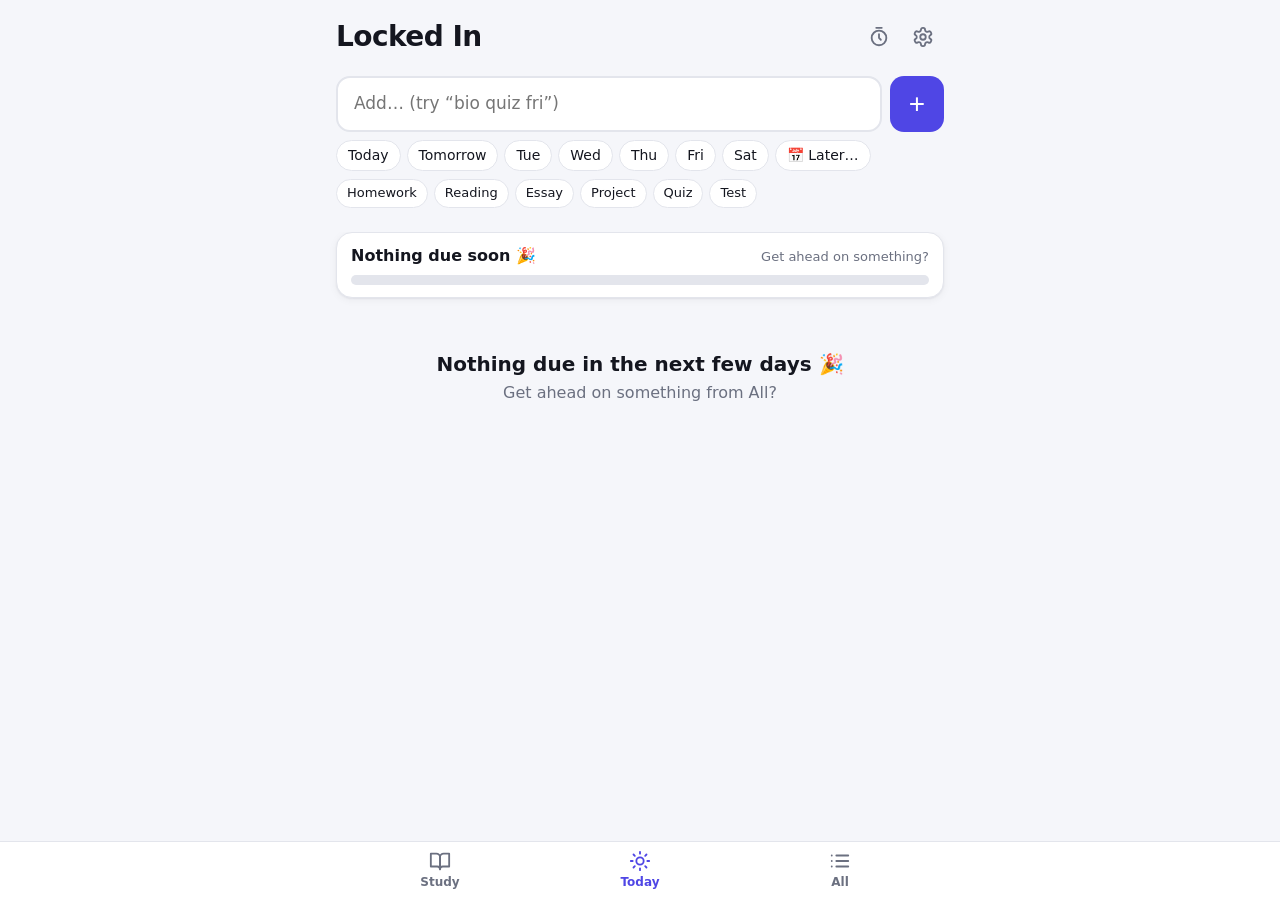
==== commit 61a297d0: "WIP: Study/Today/All order, Today window + due-date sort + Next highlight, timer pill and long break" ====
--- a/www/index.html
+++ b/www/index.html
@@ -32,7 +32,6 @@
 html,body{margin:0}
 body{background:var(--bg);color:var(--text);font:16px/1.4 system-ui,-apple-system,"Segoe UI",Roboto,sans-serif;
   min-height:100dvh;padding:env(safe-area-inset-top) 0 calc(env(safe-area-inset-bottom) + 84px)}
-body.timing{padding-bottom:calc(env(safe-area-inset-bottom) + 166px)}
 .wrap{max-width:640px;margin:0 auto;padding:0 16px}
 header{display:flex;align-items:center;justify-content:space-between;padding:16px 0 8px}
 h1{font-size:28px;margin:0;letter-spacing:-.02em}
@@ -75,9 +74,12 @@
 .list{display:flex;flex-direction:column;gap:8px}
 .item{display:flex;align-items:center;background:var(--card);border-radius:14px;box-shadow:var(--shadow);
   border:1px solid var(--line);min-height:62px;position:relative;transition:opacity .2s, transform .2s}
-.item.first{border-left:4px solid var(--accent)}
 .item.event{border-left:4px solid var(--quiz)}
 .item.event.t-test{border-left-color:var(--test)}
+/* the next thing to do on Today */
+.item.first{border:2px solid var(--accent);border-left-width:5px;box-shadow:0 0 0 3px var(--accent-soft),var(--shadow)}
+.item.first .text{font-weight:600}
+.badge.next{background:var(--accent);color:var(--card);text-transform:uppercase;letter-spacing:.04em;font-size:11px}
 .sorting .item{transition:none}
 .item.dragging{z-index:10;box-shadow:var(--lift);opacity:.97;transition:none}
 .check{flex:none;width:50px;height:56px;border:0;background:none;display:grid;place-items:center;cursor:pointer;padding:0}
@@ -127,19 +129,30 @@
   padding:8px 0 9px;display:flex;flex-direction:column;align-items:center;gap:2px;cursor:pointer}
 .tabbar button[aria-selected="true"]{color:var(--accent)}
 
-/* timer bar (sits above the tab bar) */
-.timer{position:fixed;left:0;right:0;bottom:calc(58px + env(safe-area-inset-bottom));z-index:15;background:var(--card);
-  border-top:1px solid var(--line);box-shadow:var(--lift);padding:10px 16px;cursor:pointer;touch-action:none}
-.timer .in{max-width:640px;margin:0 auto;display:flex;align-items:center;gap:12px}
-.ring{flex:none;width:58px;height:58px;position:relative}
-.ring svg{transform:rotate(-90deg)}
-.ring .tt{position:absolute;inset:0;display:grid;place-items:center;font-size:13px;font-weight:700;font-variant-numeric:tabular-nums}
-.tinfo{flex:1;min-width:0}
-.tinfo .ph{font-size:12px;font-weight:700;text-transform:uppercase;letter-spacing:.06em;color:var(--ok)}
-.tinfo .ph.brk{color:var(--soon)}
-.tinfo .nm{white-space:nowrap;overflow:hidden;text-overflow:ellipsis;font-weight:600}
-.tinfo .sub{font-size:12px;color:var(--muted)}
+/* timer pill: in the header while a timer exists (header then stays pinned above the add bar),
+   plus a twin in the item view's top bar. Tap either to open the full timer. */
+body.timing header{position:sticky;top:0;z-index:6;background:var(--bg);margin:0 -16px;padding:16px 16px 8px}
+body.timing .add{top:66px}
+body.timing #focusBtn{display:none}
+body.timing h1{min-width:0;white-space:nowrap;overflow:hidden;text-overflow:ellipsis}
+@media (max-width:370px){body.timing h1{font-size:22px}}
+body.timing #itemView .grab{display:none}
+.tpill{display:inline-flex;align-items:center;gap:7px;height:34px;padding:0 12px 0 10px;border-radius:999px;border:1.5px solid var(--line);
+  background:var(--card);color:var(--text);font:inherit;cursor:pointer;white-space:nowrap;box-shadow:var(--shadow)}
+.tpill[hidden]{display:none}
+.tpill .ph{font-size:11px;font-weight:700;text-transform:uppercase;letter-spacing:.06em;color:var(--ok)}
+.tpill .ph.brk{color:var(--soon)}
+.tpill .tt{font-size:15px;font-weight:700;font-variant-numeric:tabular-nums}
+.tdot{flex:none;width:8px;height:8px;border-radius:50%;background:var(--ok);animation:tpulse 2s ease-in-out infinite}
+.tdot.brk{background:var(--soon)}
+.tdot.idle{background:var(--muted);animation:none}
+@keyframes tpulse{50%{opacity:.35}}
+@media (prefers-reduced-motion:reduce){.tdot{animation:none}}
 .tbtns{display:flex;gap:6px}
+.tfdots{display:flex;gap:8px;min-height:10px}
+.tfdots i{width:10px;height:10px;border-radius:50%;border:2px solid var(--line)}
+.tfdots i.on{background:var(--ok);border-color:var(--ok)}
+.tfdots.brk i.on{background:var(--soon);border-color:var(--soon)}
 .tbtn{width:44px;height:44px;border-radius:12px;border:1.5px solid var(--line);background:var(--bg);color:var(--text);display:grid;place-items:center;cursor:pointer;font-size:18px}
 .tbtn.go{background:var(--accent);border-color:var(--accent);color:#fff;width:auto;padding:0 14px;font:inherit;font-weight:600;font-size:15px}
 
@@ -204,7 +217,6 @@
 /* toast */
 .toast{position:fixed;left:50%;bottom:calc(72px + env(safe-area-inset-bottom));transform:translate(-50%,160px);background:#14161f;color:#fff;
   border-radius:12px;padding:10px 8px 10px 16px;display:flex;align-items:center;gap:12px;box-shadow:var(--lift);transition:transform .25s;z-index:40;width:max-content;max-width:calc(100% - 32px)}
-body.timing .toast{bottom:calc(152px + env(safe-area-inset-bottom))}
 .toast{pointer-events:none;opacity:0;visibility:hidden;transition:transform .25s,opacity .25s,visibility 0s .25s}
 .toast.show{transform:translate(-50%,0);opacity:1;visibility:visible;transition:transform .25s,opacity .25s}
 .toast button{pointer-events:auto}
@@ -217,6 +229,7 @@
   <header>
     <h1>Locked In</h1>
     <div class="hright">
+      <button class="tpill" id="timer" type="button" hidden aria-label="Open focus timer"><span class="tdot"></span><span class="ph"></span><span class="tt"></span></button>
       <button class="iconbtn" id="focusBtn" aria-label="Focus timer">
         <svg width="22" height="22" viewBox="0 0 24 24" fill="none" stroke="currentColor" stroke-width="2" stroke-linecap="round" stroke-linejoin="round"><circle cx="12" cy="13" r="8"/><path d="M12 9v4l2 2M9 2h6"/></svg>
       </button>
@@ -249,7 +262,7 @@
       </section>
     </div>
     <ul class="list" id="todayList"></ul>
-    <div class="empty" id="todayEmpty" hidden><b>Nothing due today or tomorrow 🎉</b>Get ahead on something from All?</div>
+    <div class="empty" id="todayEmpty" hidden><b>Nothing due in the next few days 🎉</b>Get ahead on something from All?</div>
     <div class="more" id="todayMore"></div>
   </section>
 
@@ -260,7 +273,7 @@
   </section>
 
   <section id="page_all" hidden>
-    <div class="pagehead"><span id="allCount"></span><button class="linkbtn" id="sortDue" type="button">Sort by due date</button></div>
+    <div class="pagehead"><span id="allCount"></span></div>
     <ul class="list" id="allList"></ul>
     <div class="empty" id="allEmpty" hidden><b>All caught up</b>Type something above to add it.</div>
     <details id="doneWrap" hidden>
@@ -272,29 +285,18 @@
 </div>
 
 <nav class="tabbar" role="tablist">
+  <button role="tab" id="tab_study" aria-selected="false"><svg width="22" height="22" viewBox="0 0 24 24" fill="none" stroke="currentColor" stroke-width="2" stroke-linecap="round" stroke-linejoin="round"><path d="M2 4h6a4 4 0 0 1 4 4v13a3 3 0 0 0-3-3H2z"/><path d="M22 4h-6a4 4 0 0 0-4 4v13a3 3 0 0 1 3-3h7z"/></svg>Study</button>
   <button role="tab" id="tab_today" aria-selected="true"><svg width="22" height="22" viewBox="0 0 24 24" fill="none" stroke="currentColor" stroke-width="2" stroke-linecap="round" stroke-linejoin="round"><circle cx="12" cy="12" r="4"/><path d="M12 2v2M12 20v2M4.93 4.93l1.41 1.41M17.66 17.66l1.41 1.41M2 12h2M20 12h2M6.34 17.66l-1.41 1.41M19.07 4.93l-1.41 1.41"/></svg>Today</button>
-  <button role="tab" id="tab_study" aria-selected="false"><svg width="22" height="22" viewBox="0 0 24 24" fill="none" stroke="currentColor" stroke-width="2" stroke-linecap="round" stroke-linejoin="round"><path d="M2 4h6a4 4 0 0 1 4 4v13a3 3 0 0 0-3-3H2z"/><path d="M22 4h-6a4 4 0 0 0-4 4v13a3 3 0 0 1 3-3h7z"/></svg>Study</button>
   <button role="tab" id="tab_all" aria-selected="false"><svg width="22" height="22" viewBox="0 0 24 24" fill="none" stroke="currentColor" stroke-width="2" stroke-linecap="round" stroke-linejoin="round"><path d="M8 6h13M8 12h13M8 18h13M3 6h.01M3 12h.01M3 18h.01"/></svg>All</button>
 </nav>
 
-<!-- focus timer bar: tap or swipe up for full screen -->
-<div class="timer" id="timer" hidden>
-  <div class="in">
-    <div class="ring">
-      <svg width="58" height="58" viewBox="0 0 58 58"><circle cx="29" cy="29" r="25" fill="none" stroke="var(--line)" stroke-width="5"/>
-        <circle id="ringArc" cx="29" cy="29" r="25" fill="none" stroke="var(--ok)" stroke-width="5" stroke-linecap="round" stroke-dasharray="157.08" stroke-dashoffset="0"/></svg>
-      <div class="tt" id="tTime"></div>
-    </div>
-    <div class="tinfo"><div class="ph" id="tPhase"></div><div class="nm">Focus timer</div><div class="sub" id="tSub"></div></div>
-    <div class="tbtns" id="tBtns"></div>
-  </div>
-</div>
 
 <!-- one assignment, full screen -->
 <div class="sheet" id="itemView" role="dialog" aria-label="Assignment">
   <div class="shead">
     <button class="iconbtn" id="ivClose" aria-label="Back"><svg width="26" height="26" viewBox="0 0 24 24" fill="none" stroke="currentColor" stroke-width="2" stroke-linecap="round" stroke-linejoin="round"><path d="m6 9 6 6 6-6"/></svg></button>
     <span class="grab"></span>
+    <button class="tpill" id="ivPill" type="button" hidden aria-label="Open focus timer"><span class="tdot"></span><span class="ph"></span><span class="tt"></span></button>
     <button class="iconbtn" id="ivEdit" aria-label="Edit"><svg width="22" height="22" viewBox="0 0 24 24" fill="none" stroke="currentColor" stroke-width="2" stroke-linecap="round" stroke-linejoin="round"><path d="M17 3a2.85 2.85 0 1 1 4 4L7.5 20.5 2 22l1.5-5.5Z"/></svg></button>
   </div>
   <div class="sbody">
@@ -322,6 +324,7 @@
         <circle id="bigArc" cx="60" cy="60" r="54" fill="none" stroke="var(--ok)" stroke-width="7" stroke-linecap="round" stroke-dasharray="339.29" stroke-dashoffset="0"/></svg>
       <div class="tt" id="tfTime"></div>
     </div>
+    <div class="tfdots" id="tfDots" aria-hidden="true"></div>
     <div class="tfsub" id="tfSub"></div>
     <div class="tfbtns" id="tfBtns"></div>
   </div>
@@ -363,7 +366,7 @@
     <h4>Focus timer</h4>
     <div class="set"><input type="checkbox" id="sPomo"><div class="lbl">Pomodoro breaks<small>Off = plain stopwatch</small></div></div>
     <div class="set"><div class="lbl">Focus minutes</div><input type="number" id="sFocusMin" min="5" max="90" inputmode="numeric"></div>
-    <div class="set"><div class="lbl">Break minutes<small>Every 4th break is 15 min</small></div><input type="number" id="sBreakMin" min="1" max="30" inputmode="numeric"></div>
+    <div class="set"><div class="lbl">Break minutes<small>Every 4th break is a 30 min long break</small></div><input type="number" id="sBreakMin" min="1" max="30" inputmode="numeric"></div>
     <div class="status" id="notifStatus"></div>
     <div class="status" id="verStatus"></div>
     <div class="row">
@@ -529,10 +532,10 @@
 let page='today';
 function setPage(p){
   page=p;
-  for(const k of ['today','study','all']){$('page_'+k).hidden=k!==p;$('tab_'+k).setAttribute('aria-selected',k===p)}
+  for(const k of ['study','today','all']){$('page_'+k).hidden=k!==p;$('tab_'+k).setAttribute('aria-selected',k===p)}
   scrollTo(0,0);
 }
-for(const k of ['today','study','all']) $('tab_'+k).onclick=()=>setPage(k);
+for(const k of ['study','today','all']) $('tab_'+k).onclick=()=>setPage(k);
 $('todayMore').addEventListener('click',e=>{if(e.target.closest('button')) setPage('all')});
 
 /* ---------- render ---------- */
@@ -540,12 +543,17 @@
 const GRIP='<svg width="20" height="20" viewBox="0 0 20 20" fill="currentColor"><circle cx="7" cy="5" r="1.6"/><circle cx="13" cy="5" r="1.6"/><circle cx="7" cy="10" r="1.6"/><circle cx="13" cy="10" r="1.6"/><circle cx="7" cy="15" r="1.6"/><circle cx="13" cy="15" r="1.6"/></svg>';
 const isEvent=it=>it.type==='quiz'||it.type==='test';
 const isBig=it=>isEvent(it)||it.type==='project';
-// Today = anything late, due today or tomorrow, or with no date; plus tests/quizzes in the next 3 days.
+// Today = anything late, due today, tomorrow or the day after (today+TODAY_DAYS), or with no date;
+// plus tests/quizzes due today through today+EVENT_DAYS, to leave room to study (past ones are archived automatically).
+const TODAY_DAYS=2,EVENT_DAYS=3;
+const todayEnd=()=>iso(addDays(today0(),TODAY_DAYS));
 function inToday(it){
   if(it.done) return false;
-  if(isEvent(it)) return !!it.due&&diffDays(it.due)>=0&&diffDays(it.due)<=3;
-  return !it.due||it.due<=iso(addDays(today0(),1));
-}
+  if(isEvent(it)) return !!it.due&&diffDays(it.due)>=0&&diffDays(it.due)<=EVENT_DAYS;
+  return !it.due||it.due<=todayEnd();
+}
+// Today and All are sorted by due date (late first, no date last); same date keeps the manual (drag) order.
+const sortByDue=list=>list.map((it,k)=>[it,k]).sort(([a,i],[b,j])=>(a.due||'9999').localeCompare(b.due||'9999')||i-j).map(p=>p[0]);
 const titleOf=it=>isEvent(it)&&!it.done?`Study for ${it.text}`:it.text;
 function badges(it){
   const m=document.createElement('div');m.className='meta';
@@ -566,14 +574,15 @@
 }
 function render(){
   const todo=items.filter(i=>!i.done);
-  const today=todo.filter(inToday);
+  const today=sortByDue(todo.filter(inToday));
   const study=todo.filter(isEvent).sort((a,b)=>(a.due||'9999').localeCompare(b.due||'9999'));
   const done=items.filter(i=>i.done&&!isEvent(i)).sort((a,b)=>(b.doneAt||0)-(a.doneAt||0));
   if(!drag){
     $('todayList').replaceChildren(...today.map(it=>li(it)));
-    if($('todayList').firstElementChild&&!isEvent(today[0])) $('todayList').firstElementChild.classList.add('first');
+    const nx=$('todayList').firstElementChild; // highlight the next thing to do
+    if(nx){nx.classList.add('first');nx.querySelector('.meta').insertAdjacentHTML('afterbegin','<span class="badge next">Next</span>')}
     $('studyList').replaceChildren(...study.map(it=>li(it,{handle:false})));
-    $('allList').replaceChildren(...todo.map(it=>li(it)));
+    $('allList').replaceChildren(...sortByDue(todo).map(it=>li(it)));
     $('doneList').replaceChildren(...done.map(it=>li(it,{handle:false})));
   }
   $('todayEmpty').hidden=today.length>0;
@@ -587,27 +596,26 @@
   $('studyHead').innerHTML=study.length?`<span>${parts.length?`Next 7 days: ${parts.join(', ')}`:'Nothing in the next 7 days'}</span>`:'';
   $('allEmpty').hidden=todo.length>0;
   $('allCount').textContent=todo.length?`${todo.length} to do`:'';
-  $('sortDue').hidden=todo.length<2;
   $('doneWrap').hidden=!done.length;
   $('doneLabel').textContent=`Done (${done.length})`;
   renderProgress();renderCatchup();renderItemView();
 }
 
-/* progress: tonight's work = anything late or due today/tomorrow, plus whatever you finished today */
+/* progress: today's work = the dated homework in the Today window (late through today+TODAY_DAYS), plus whatever you finished today */
 function workedTodayMs(){
   let ms=meta.work[iso(today0())]||0;
   if(T&&T.phase==='focus'&&!T.paused&&T.segStart) ms+=Date.now()-Math.max(T.segStart,today0().getTime());
   return ms;
 }
 function renderProgress(){
-  const tISO=iso(today0()),tomISO=iso(addDays(today0(),1));
-  const need=items.filter(i=>!i.done&&!isEvent(i)&&i.due&&i.due<=tomISO);
+  const tISO=iso(today0()),endISO=todayEnd();
+  const need=items.filter(i=>!i.done&&!isEvent(i)&&i.due&&i.due<=endISO);
   const did=items.filter(i=>i.done&&!isEvent(i)&&i.doneAt&&iso(new Date(i.doneAt))===tISO);
   const total=need.length+did.length;
   const worked=workedTodayMs();
   const w=worked>=6e4?`${fmtMin(worked/6e4)} focused today`:'';
   if(!total){
-    $('pTitle').textContent='Nothing due tomorrow 🎉';$('pSub').textContent=w||'Get ahead on something?';$('pBar').style.width='0%';return;
+    $('pTitle').textContent='Nothing due soon 🎉';$('pSub').textContent=w||'Get ahead on something?';$('pBar').style.width='0%';return;
   }
   $('pTitle').textContent=need.length?`Today: ${did.length} of ${total} done`:`All ${total} done today 🎉`;
   $('pSub').textContent=w;
@@ -636,13 +644,6 @@
   const late=lateItems().sort((a,b)=>a.due.localeCompare(b.due));
   items=[...late,...items.filter(i=>!late.includes(i))];save();render();
   toast('Late work moved to the top');
-});
-$('sortDue').addEventListener('click',()=>{
-  const s=snapshot();
-  const todo=items.filter(i=>!i.done).map((it,k)=>[it,k])
-    .sort((a,b)=>(a[0].due||'9999').localeCompare(b[0].due||'9999')||a[1]-b[1]).map(x=>x[0]);
-  items=[...todo,...items.filter(i=>i.done)];save();render();
-  toast('Sorted by due date — drag to adjust',()=>restore(s));
 });
 
 /* ---------- toast / undo ---------- */
@@ -782,7 +783,7 @@
 }
 function autoScroll(){
   if(!drag) return;
-  const vh=innerHeight,top=90,bottom=T?180:100;let dy=0;
+  const vh=innerHeight,top=T?156:90,bottom=100;let dy=0;
   if(drag.y<top) dy=-(top-drag.y)/5; else if(drag.y>vh-bottom) dy=(drag.y-(vh-bottom))/5;
   if(dy){scrollBy(0,dy);place()}
   requestAnimationFrame(autoScroll);
@@ -794,14 +795,17 @@
   const ids=[...drag.ul.children].map(el=>el.dataset.id),set=new Set(ids),slots=[];
   items.forEach((it,i)=>{if(set.has(it.id)) slots.push(i)});
   const next=items.slice();ids.forEach((id,k)=>{next[slots[k]]=byId(id)});items=next;
+  const resorted=(drag.ul.id==='todayList'||drag.ul.id==='allList')&&sortByDue(ids.map(byId)).some((it,k)=>it.id!==ids[k]);
   drag.el.style.transform='';drag.el.classList.remove('dragging');drag.ul.classList.remove('sorting');drag=null;
   save();render();
+  if(resorted) toast('Lists stay sorted by due date — drag within a day');
 }
 window.addEventListener('pointerup',endDrag);
 window.addEventListener('pointercancel',endDrag);
 
 /* ---------- focus timer (pomodoro), not tied to any assignment ---------- */
-// T = {phase:'focus'|'break'|'ready', start, end|null, paused, remain, segStart, count}
+// T = {phase:'focus'|'break'|'ready', start, end|null, paused, remain, segStart, count, long}
+// T is null until the user presses Start; the header icon only opens the (idle) full-screen timer.
 if(T) delete T.itemId;
 function credit(at){
   if(!T||!T.segStart) return;
@@ -819,10 +823,15 @@
   T.end=S.pomo?now+S.focusMin*6e4:null;
   saveTimer();timerNotifs();renderTimer();renderProgress();renderItemView();
 }
+// T.count = focus sessions finished since the timer was started (persisted with T).
+// Every CYCLE-th break (after focus 4, 8, 12...) is a long break.
+const CYCLE=4,LONG_BREAK_MIN=30;
+const isLongBreak=n=>n>0&&n%CYCLE===0;              // n = focus sessions done when the break starts
+const breakMinAfter=n=>isLongBreak(n)?LONG_BREAK_MIN:S.breakMin;
 function startBreak(at){
   T.count=(T.count||0)+1;
-  const len=(T.count%4===0?15:S.breakMin)*6e4;
-  T.phase='break';T.start=at;T.end=at+len;T.paused=false;
+  T.long=isLongBreak(T.count);
+  T.phase='break';T.start=at;T.end=at+breakMinAfter(T.count)*6e4;T.paused=false;
 }
 function stopTimer(){
   if(!T) return;
@@ -858,46 +867,63 @@
 }
 function buzz(){if(navigator.vibrate&&!document.hidden) navigator.vibrate([150,80,150])}
 const ICON={pause:'⏸',play:'▶',stop:'■'};
+// Buttons for the full-screen timer. With no timer yet (T null) there is a single big Start button.
 function timerButtons(box){
-  const key=T.phase+T.paused;
+  const key=T?T.phase+T.paused:'idle';
   if(box.dataset.key===key) return;
   box.dataset.key=key;
   const b=(cls,label,txt,fn)=>{const x=document.createElement('button');x.className='tbtn '+cls;x.setAttribute('aria-label',label);x.textContent=txt;
     x.onclick=e=>{e.stopPropagation();fn()};return x};
   const btns=[];
+  if(!T){box.replaceChildren(b('go','Start focus timer','▶ Start',()=>startTimer()));return}
   if(T.phase==='focus') btns.push(b('',T.paused?'Resume':'Pause',T.paused?ICON.play:ICON.pause,togglePause));
   if(T.phase==='break') btns.push(b('go','Skip break','Skip',()=>startFocus()));
-  if(T.phase==='ready') btns.push(b('go','Start focus','Focus',()=>startFocus()));
+  if(T.phase==='ready') btns.push(b('go','Start focus','▶ Start focus',()=>startFocus()));
   btns.push(b('','Stop timer',ICON.stop,()=>stopTimer()));
   box.replaceChildren(...btns);
 }
 function renderTimer(){
   document.body.classList.toggle('timing',!!T);
-  $('timer').hidden=!T;
-  if(!T){$('tBtns').dataset.key=$('tfBtns').dataset.key='';if(sheetOpen('timerFull')) closeSheet('timerFull');return}
-  const now=Date.now();
-  let frac=0,clock='';
-  if(T.phase==='ready'){clock='';frac=0}
-  else if(T.end){const len=T.end-T.start;const left=T.paused?T.remain:T.end-now;clock=fmtClock(left);frac=1-left/len}
-  else {const el=T.paused?T.remain:now-T.start;clock=fmtClock(el);frac=(el%(36e5))/36e5}
+  const now=Date.now(),pomo=S.pomo,done=T?T.count||0:0;
+  const next=`session ${done%CYCLE+1} of ${CYCLE}`;     // the focus session running now / up next
+  let frac=0,clock,phase,pill,brk=false,fsub;
+  if(!T||T.phase==='ready'){
+    clock=fmtClock(pomo?S.focusMin*6e4:0);
+    phase=!T?'Ready to focus':T.long?'Long break’s over':'Break’s over';pill='Ready';
+    fsub=T?`Ready for ${next}?`:pomo?`${S.focusMin} min focus, ${S.breakMin} min breaks · every ${CYCLE}th break is ${LONG_BREAK_MIN} min`:'Counts up until you stop it';
+  } else {
+    if(T.end){const left=T.paused?T.remain:T.end-now;clock=fmtClock(left);frac=1-left/(T.end-T.start)}
+    else {const el=T.paused?T.remain:now-T.start;clock=fmtClock(el);frac=(el%(36e5))/36e5}
+    if(T.phase==='focus'){
+      phase=pill=T.paused?'Paused':'Focus';
+      fsub=pomo?next[0].toUpperCase()+next.slice(1)+(done?` · ${done} done`:''):'Stopwatch — counts up';
+    } else {
+      brk=true;phase=T.long?'Long break':'Short break';pill=T.long?'Long break':'Break';
+      fsub=T.long?`${LONG_BREAK_MIN} min long break — ${done} sessions done. Nice work!`:`Up next: ${next}`;
+    }
+  }
   frac=Math.min(1,Math.max(0,frac));
-  const color=T.phase==='break'?'var(--soon)':'var(--ok)';
-  $('tTime').textContent=$('tfTime').textContent=clock||'☕';
-  $('ringArc').style.strokeDashoffset=String(157.08*(1-frac));$('ringArc').style.stroke=color;
-  $('bigArc').style.strokeDashoffset=String(339.29*(1-frac));$('bigArc').style.stroke=color;
-  const phase=T.phase==='focus'?(T.paused?'Paused':'Focus'):T.phase==='break'?'Break':'Break’s over';
-  $('tPhase').className='ph'+(T.phase==='focus'?'':' brk');$('tPhase').textContent=phase;
-  $('tfPhase').className='tfph'+(T.phase==='focus'?'':' brk');$('tfPhase').textContent=phase;
-  const done=S.pomo&&T.count?`${T.count} pomodoro${T.count>1?'s':''} done`:'';
-  $('tSub').textContent=done||'Tap to make it big';
-  $('tfSub').textContent=T.phase==='ready'?'Ready for another round?':done;
-  timerButtons($('tBtns'));timerButtons($('tfBtns'));
-}
-$('focusBtn').addEventListener('click',()=>{if(!T) startTimer();openSheet('timerFull')});
+  $('tfTime').textContent=clock;
+  $('bigArc').style.strokeDashoffset=String(339.29*(1-frac));$('bigArc').style.stroke=brk?'var(--soon)':'var(--ok)';
+  $('tfPhase').className='tfph'+(brk?' brk':'');$('tfPhase').textContent=phase;
+  $('tfSub').textContent=fsub;
+  for(const p of [$('timer'),$('ivPill')]){   // the header pill and its twin in the item view
+    p.hidden=!T;if(!T) continue;
+    p.querySelector('.tdot').className='tdot'+(brk?' brk':'')+(T.paused||T.phase==='ready'?' idle':'');
+    p.querySelector('.ph').className='ph'+(brk?' brk':'');p.querySelector('.ph').textContent=pill;
+    p.querySelector('.tt').textContent=clock;
+    p.setAttribute('aria-label',`${phase} ${clock}. Open focus timer`);
+  }
+  // session dots: sessions finished in this round of 4 (all 4 lit during the long break)
+  const lit=T&&T.phase==='break'&&T.long?CYCLE:done%CYCLE;
+  $('tfDots').hidden=!pomo;$('tfDots').className='tfdots'+(brk?' brk':'');
+  $('tfDots').innerHTML=Array.from({length:CYCLE},(_,i)=>`<i class="${i<lit?'on':''}"></i>`).join('');
+  timerButtons($('tfBtns'));
+}
+// The header icon only opens the timer; nothing runs until Start is pressed.
+$('focusBtn').addEventListener('click',()=>{renderTimer();openSheet('timerFull')});
 $('timer').addEventListener('click',()=>openSheet('timerFull'));
-(()=>{let y0=null;const t=$('timer');   // swipe the timer bar up to make it full screen
-  t.addEventListener('touchstart',e=>{y0=e.touches[0].clientY},{passive:true});
-  t.addEventListener('touchend',e=>{if(y0!=null&&e.changedTouches[0].clientY-y0<-30) openSheet('timerFull');y0=null});})();
+$('ivPill').addEventListener('click',()=>openSheet('timerFull'));
 $('tfClose').onclick=()=>closeSheet('timerFull');
 setInterval(tickTimer,1000);
 
@@ -980,11 +1006,12 @@
   const list=[];
   const at=t=>({at:new Date(t),allowWhileIdle:true});
   if(T.phase==='focus'&&T.end){
-    const brk=((T.count||0)+1)%4===0?15:S.breakMin;
-    list.push({id:900,title:'Focus done — take a break',body:`${brk} min break. Nice work.`,schedule:at(T.end),channelId:CHANNEL});
-    list.push({id:901,title:'Break’s over',body:'Ready for another round?',schedule:at(T.end+brk*6e4),channelId:CHANNEL});
+    const n=(T.count||0)+1,long=isLongBreak(n),brk=breakMinAfter(n);
+    list.push({id:900,title:long?`Session ${CYCLE} of ${CYCLE} done — long break!`:'Focus done — take a break',
+      body:long?`${brk} min long break. You earned it.`:`${brk} min break. Nice work.`,schedule:at(T.end),channelId:CHANNEL});
+    list.push({id:901,title:long?'Long break’s over':'Break’s over',body:'Ready for another round?',schedule:at(T.end+brk*6e4),channelId:CHANNEL});
   } else if(T.phase==='break'&&T.end){
-    list.push({id:901,title:'Break’s over',body:'Ready for another round?',schedule:at(T.end),channelId:CHANNEL});
+    list.push({id:901,title:T.long?'Long break’s over':'Break’s over',body:'Ready for another round?',schedule:at(T.end),channelId:CHANNEL});
   }
   try{if(list.length) await LN.schedule({notifications:list})}catch(e){console.error(e)}
 }
